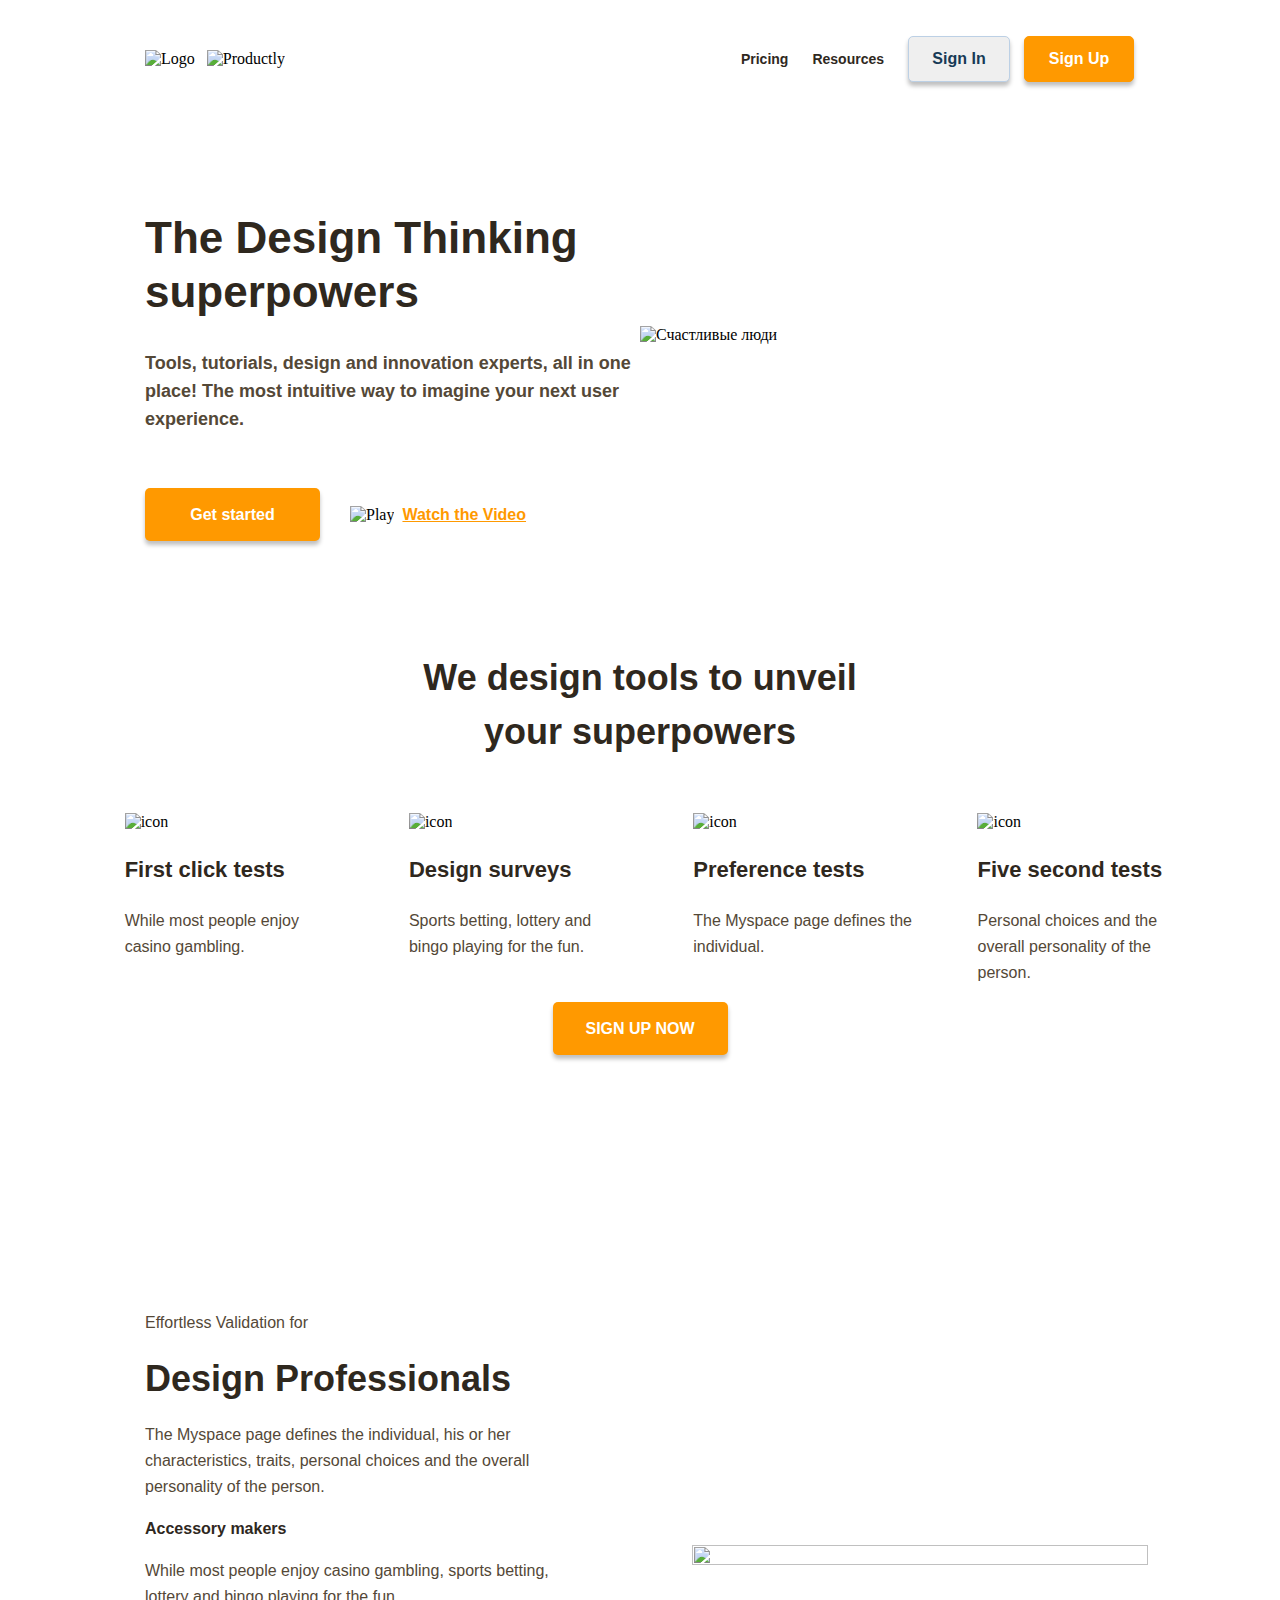
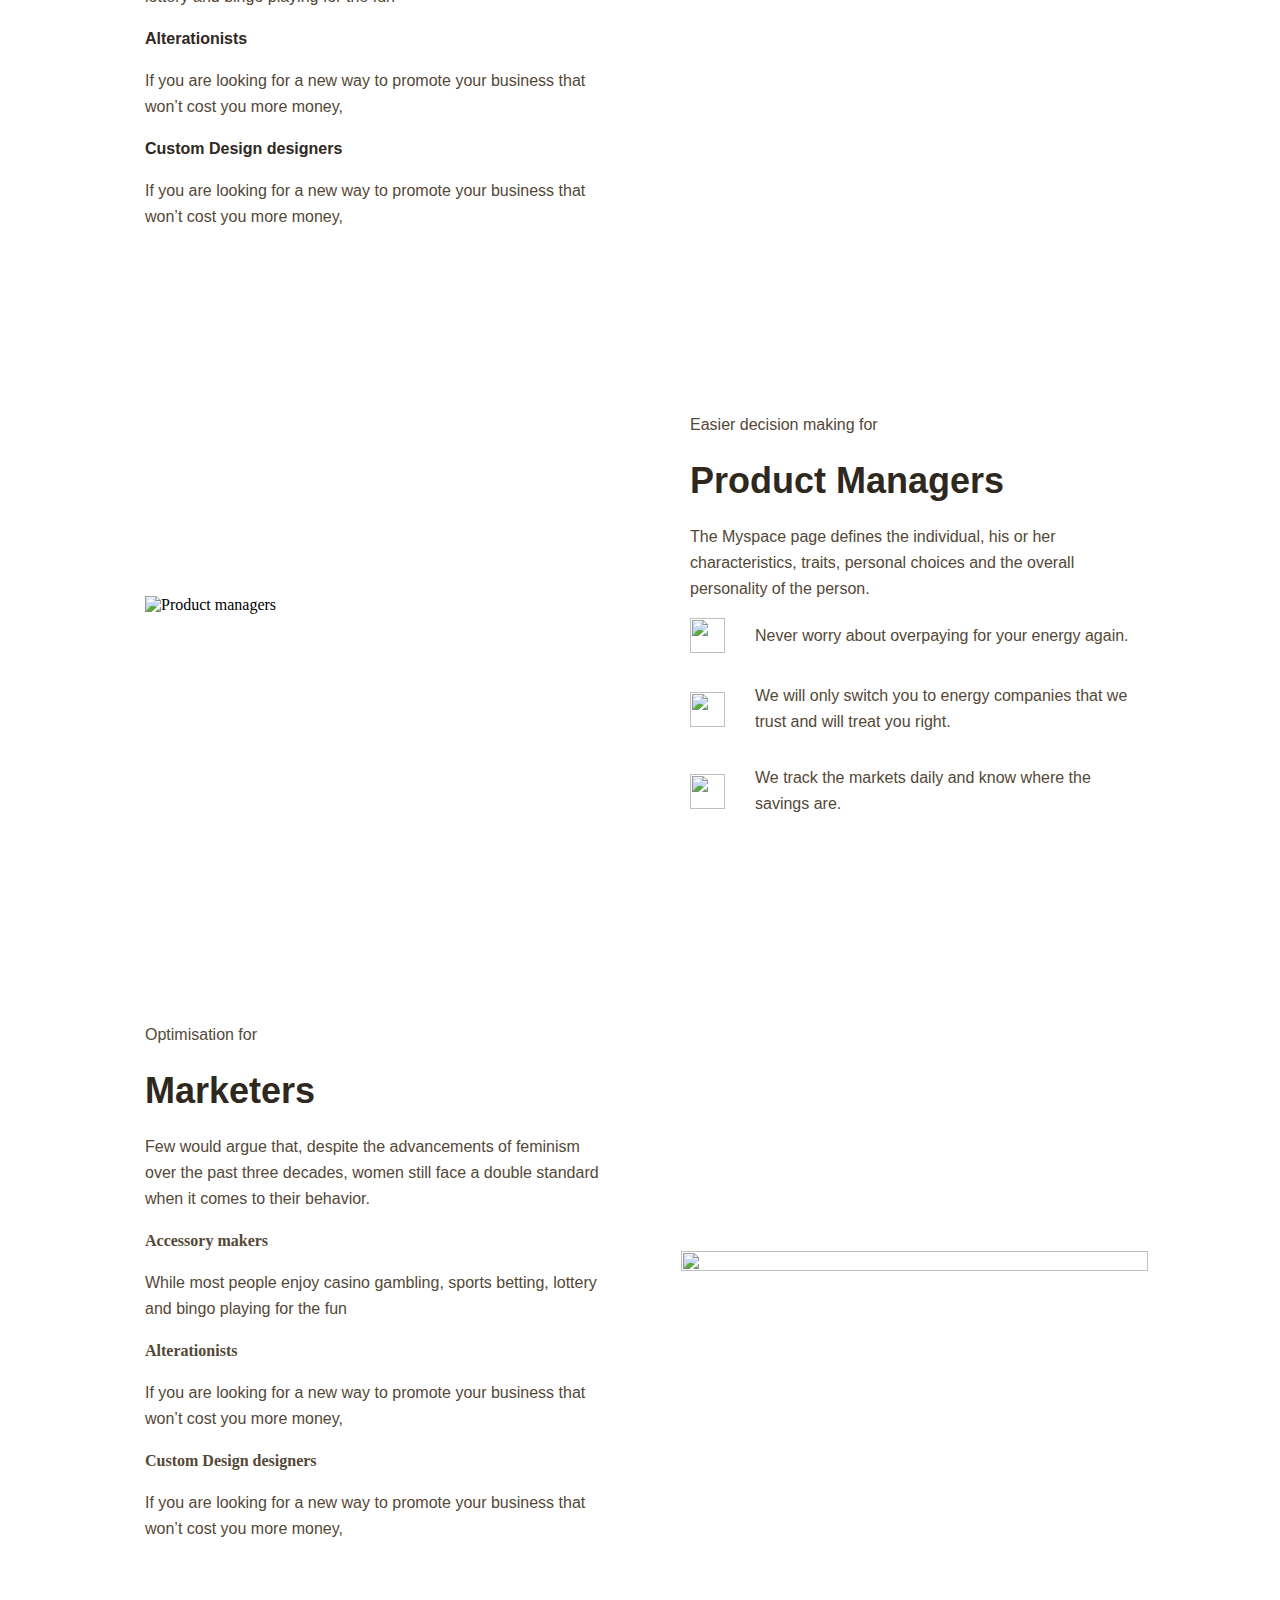
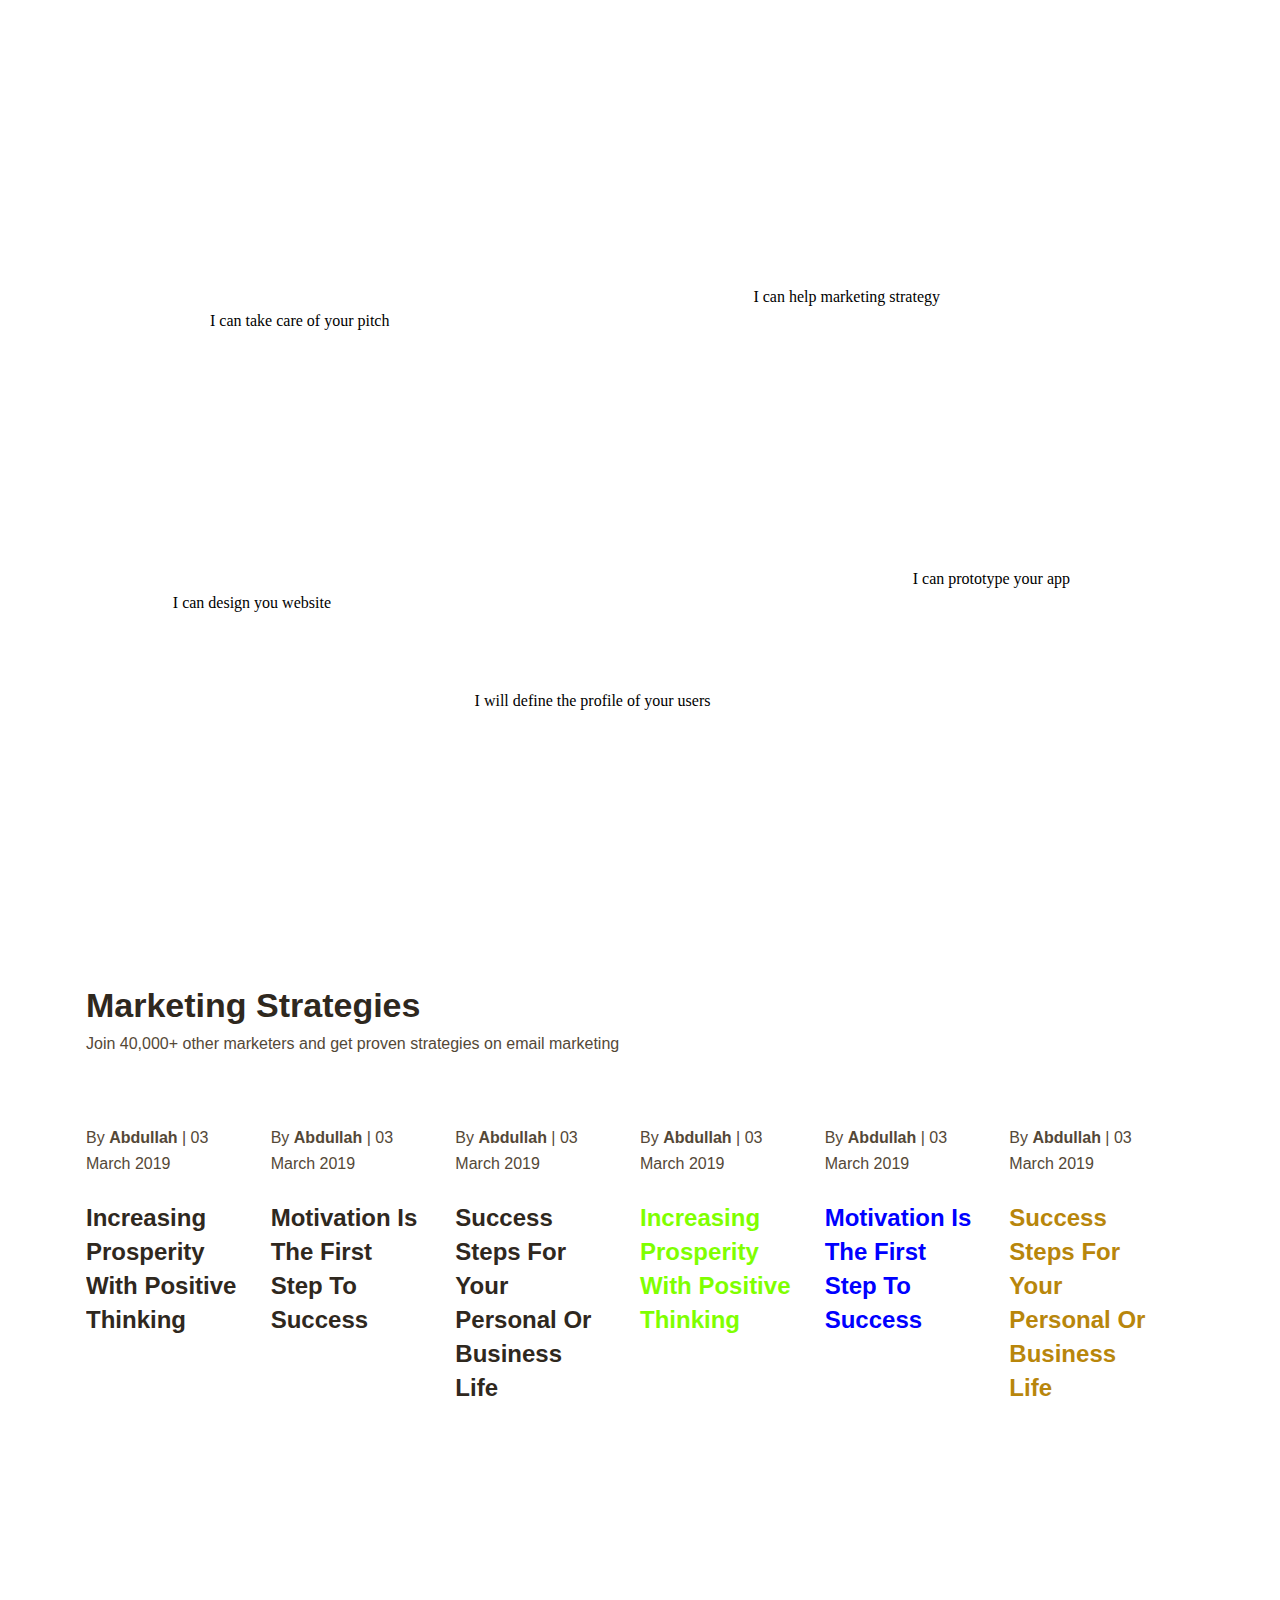
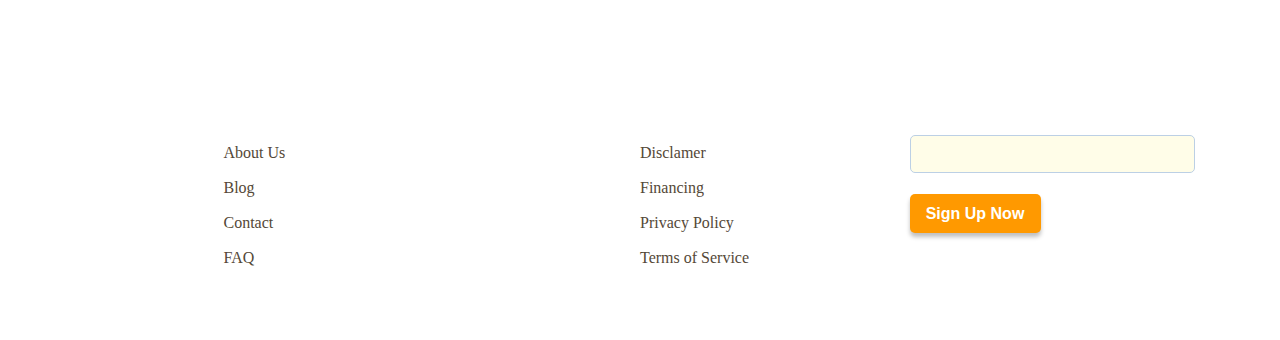
==== index.html @ a8d6323a "Загружены файлы на хост" ====
<!DOCTYPE html>
<html lang="en">
<head>
    <meta charset="UTF-8">
    <meta http-equiv="X-UA-Compatible" content="IE=edge">
    <!-- <meta name="viewport" content="width=device-width, initial-scale=1.0"> -->
    <link rel="stylesheet" href="style.css">
    <title>Document</title>
</head>
<body>
    <header class="header-wraper">
        <div class="logo-group">
            <img class="logo" src="img/logo.svg" alt="Logo">
            <img class="logo-text" src="img/Productly.svg" alt="Productly">
        </div>
        <nav class="top-menu">
            <ul>
                <!-- <li><a class="list-items" href="#">Product</a></li> -->
                <!-- <li><a class="list-items" href="#">Customers</a></li> -->
                <li><a class="list-items" href="#">Pricing</a></li>
                <li><a class="list-items" href="#">Resources</a></li>
            </ul>
            <button class="sign-in">Sign In</button>
            <button class="sign-up">Sign Up</button>
        </nav>
    </header>
    <main class="wrapper">
        <div class="top-left">
            <span>
                The Design Thinking superpowers
            </span>
            <p>
                Tools, tutorials, design and innovation experts, all in one place! The most intuitive way to imagine your next user experience.
            </p>
            <section class="get-started">
                <button>Get started</button>
                <img class="img" src="img/Play.svg" alt="Play"><a href="#" class="watch-video-link">Watch the Video</a>
            </section>  
        </div>

        <div class="top-right">
            <img src="img/top-right-image.svg" alt="Счастливые люди">
        </div>

        

        <section class="features">
            <h1>We design tools to unveil
                <br>
                your superpowers</h1>
            <div class="bg">
                <ul class="cards">
                    <li>
                        <img src="img/cards/first-icon.svg" alt="icon">
                        <p>First click tests</p>
                        <p>While most people enjoy casino gambling.</p>
                    </li>
                    <li>
                        <img src="img/cards/second-icon.svg" alt="icon">
                        <p>Design surveys</p>
                        <p>Sports betting, lottery and bingo playing for the fun.</p>
                    </li>
                    <li>
                        <img src="img/cards/third-icon.svg" alt="icon">
                        <p>Preference tests</p>
                        <p>The Myspace page defines the individual.</p>
                    </li>
                    <li>
                        <img src="img/cards/fourth-icon.svg" alt="icon">
                        <p>Five second tests</p>
                        <p>Personal choices and the overall personality of the person.</p>
                    </li>
                </ul>
                <div class="button-area">
                    <input id="button" type="submit" value="SIGN UP NOW">
                </div>
            </div>
        </section>
        
        <section class="professionals">
            <p>Effortless Validation for</p>
            <h2>Design Professionals</h2>
            <p>The Myspace page defines the individual, his or her characteristics, traits, 
                personal choices and the overall personality of the person. </p>
            <b>Accessory makers</b>
            <p>While most people enjoy casino gambling, sports betting, lottery and bingo playing for the fun</p>
            <b>Alterationists</b>
            <p>If you are looking for a new way to promote your business that won’t cost you more money, </p>
            <b>Custom Design designers</b>
            <p>If you are looking for a new way to promote your business that won’t cost you more money, </p>
        </section>
        <div class="professionals-img">
            <img src="img/professionals-img.svg">
        </div>

        <div class="product-img">
            <img src="img/product-managers.svg" alt="Product managers">
        </div>
        <section class="product-text">
            <p>Easier decision making for</p>
            <h2>Product Managers</h2>
            <p>The Myspace page defines the individual, his or her characteristics, traits, 
                personal choices and the overall personality of the person. </p>
            <ul class="product-list">
                <li class="product-item"><img src="img/list-icon.svg" alt="">Never worry about overpaying for your energy again.</li>
                <li class="product-item"><img src="img/list-icon.svg" alt="">We will only switch you to energy companies that we trust and will treat you right.</li>
                <li class="product-item"><img src="img/list-icon.svg" alt="">We track the markets daily and know where the savings are.</li>
            </ul> 
        </section>

        <section class="marketers">
            <p>Optimisation for</p>
            <h2>Marketers</h2>
            <p>Few would argue that, despite the advancements of feminism over the past three decades, 
                women still face a double standard when it comes to their behavior. </p>
            <b>Accessory makers</b>
            <p>While most people enjoy casino gambling, sports betting, lottery and bingo playing for the fun</p>
            <b>Alterationists</b>
            <p>If you are looking for a new way to promote your business that won’t cost you more money, </p>
            <b>Custom Design designers</b>
            <p>If you are looking for a new way to promote your business that won’t cost you more money, </p>
        </section>

        <div class="marketers-img">
            <img src="img/marketers.svg" alt="">
        </div>

        <section class="hero">
            <div class="avatar-collection-top">
                <div class="avatar-wrapper avatar-wrapper-1"><img class="avatar avatar-1" src="img/hero/avatar-1.svg" alt="">
                    <img class="word-cloud word-cloud-1" src="img/hero/words-cloud-right.svg" alt=""><p>I can take care of your pitch</p>
                    <img class="mini-circle mini-circle-1" src="img/hero/mini-circle.svg" alt=""></div>

                <div class="avatar-wrapper avatar-wrapper-2"><img class="avatar avatar-2" src="img/hero/avatar-2.svg" alt="">
                    <img class="word-cloud word-cloud-2" src="img/hero/words-cloud-left.svg" alt=""><p>I can help marketing strategy</p>
                    <img class="mini-circle mini-circle-2" src="img/hero/mini-circle.svg" alt=""></div>
            </div>

            <div class="avatar-collection-bottom">
                <div class="avatar-wrapper avatar-wrapper-3"><img class="avatar avatar-3" src="img/hero/avatar-5.svg" alt="">
                    <img class="word-cloud word-cloud-3" src="img/hero/words-cloud-left.svg" alt=""><p>I can design you website</p>
                    <img class="mini-circle mini-circle-3" src="img/hero/mini-circle.svg" alt="">
                </div>

                <div class="avatar-wrapper avatar-wrapper-4"><img class="avatar avatar-4" src="img/hero/avatar-4.svg" alt="">
                    <img class="word-cloud word-cloud-4" src="img/hero/words-cloud-left.svg" alt=""><p>I will define the profile of your users</p>
                    <img class="mini-circle mini-circle-4" src="img/hero/mini-circle.svg" alt="">
                </div>

                <div class="avatar-wrapper avatar-wrapper-5"><img class="avatar avatar-5" src="img/hero/avatar-3.svg" alt="">
                        <img class="word-cloud word-cloud-5" src="img/hero/words-cloud-left.svg" alt=""><p>I can prototype your app</p>
                        <!-- <img class="mini-circle mini-circle-5" src="img/hero/mini-circle.svg" alt=""> -->
                </div>
            </div>
        </section>
        
        <section class="slider">
            <h2>Marketing Strategies</h2>
            <p>Join 40,000+ other marketers and get proven strategies on email marketing</p>
            <div class="slider-flex">
                <div class="slide slide-1">
                    <img src="img/slider/slide-1.svg" alt="">
                    <p>By <b>Abdullah</b> |  03 March 2019</p>
                    <h3>Increasing Prosperity With Positive Thinking</h3>
                </div>

                <div class="slide slide-2">
                    <img src="img/slider/slide-2.svg" alt="">
                    <p>By <b>Abdullah</b> |  03 March 2019</p>
                    <h3>Motivation Is The First Step To Success</h3>
                </div>

                <div class="slide slide-3">
                    <img src="img/slider/slide-3.svg" alt="">
                    <p>By <b>Abdullah</b> |  03 March 2019</p>
                    <h3>Success Steps For Your Personal Or Business Life</h3>
                </div>


                <div class="slide slide-1">
                    <img src="img/slider/slide-1.svg" alt="">
                    <p>By <b>Abdullah</b> |  03 March 2019</p>
                    <h3 style="color: chartreuse;">Increasing Prosperity With Positive Thinking</h3>
                </div>

                <div class="slide slide-2">
                    <img src="img/slider/slide-2.svg" alt="">
                    <p>By <b>Abdullah</b> |  03 March 2019</p>
                    <h3 style="color: blue;">Motivation Is The First Step To Success</h3>
                </div>

                <div class="slide slide-3">
                    <img src="img/slider/slide-3.svg" alt="">
                    <p>By <b>Abdullah</b> |  03 March 2019</p>
                    <h3 style="color: darkgoldenrod;">Success Steps For Your Personal Or Business Life</h3>
                </div>
            </div>

            <div class="switch-spots">

            </div>
        </section>
            
        
    </main>
    
    <script>
        let sliderFlex = document.querySelector('.slider-flex');

        // console.log(sliderFlex.children.length);

        for (let i = 0; i < sliderFlex.children.length; i++) {

            let mainDiv = document.querySelector('.switch-spots');
            
            let newDiv = document.createElement('div');
            mainDiv.appendChild(newDiv);
            newDiv.classList.add('switch-spot');
            newDiv.style.background = "url('img/slider/switch-spot.svg')";
            mainDiv.style.width = mainDiv.offsetWidth + 10 + 'px';

        }

        let switchSpot = document.querySelectorAll('.switch-spot');

        let singleSlide = document.querySelector('.slide');

        let slideCollection = document.querySelectorAll('.slide');

        let slideOne = document.querySelector('.slide-1');

        // let slideWidth = singleSlide.clientWidth - 50 + 'px';

        // console.log(slideWidth);

        // slideOne.onmouseover = function(event) {
        //     slideOne.style.transform = 'translate(-10px, -10px)';
        //     slideOne.style.transform = 'scale(0.95)';
        // }

        // console.log(switchSpot.length);

        let slideHovered = function(switcher, slide) {
            
            switcher.onmouseover = function(event) {

                slide.style.transform = 'translate(-10px, -10px)';
                slide.style.transform = 'scale(0.95)';
                switcher.style.background = "url('img/slider/switch-spot-active.svg')";
               
            }
        }

        let slideLeave = function(switcher, slide) {

            switcher.onmouseleave = function(event) {
                
                slide.style.transform = 'translate(0px, 0px)';
                slide.style.transform = 'scale(1)';
                switcher.style.background = "url('img/slider/switch-spot.svg')";
            }
        }

        for (let i = 0; i < switchSpot.length; i++) {
            
            slideHovered(switchSpot[i], slideCollection[i]); 
            
            switchSpot[i].onclick = function(event) {
                        
                    if (i >= 3) {console.log(i);
                        sliderFlex.scrollLeft = slideOne.clientWidth + (i - 3) * (slideOne.clientWidth + 32);
                        slideOne.style.marginLeft = '-32px'
                    } else if (i < 3) {
                        sliderFlex.scrollLeft = 0;
                    }
                }

        }

        for (let i = 0; i < switchSpot.length; i++) {
            slideLeave(switchSpot[i], slideCollection[i]);
        }

        // for (let spot of switchSpot) {
        //     spot.onclick = function(event) {
        //         if (spot[index]> 3) {
        //             sliderFlex.scrollLeft += 100;
        //         }
        //     }
        // }

    </script>


    <script>
        let playHover = document.querySelector('.watch-video-link');
        let playImg = document.querySelector('.img');

        playHover.onmouseover = function(event) {
            playImg.classList.add('playhover');
        }

        playHover.onmouseleave = function(event) {
            playImg.classList.remove('playhover');
        } 
    </script>
    <footer>
        <img src="img/line-bottom.svg" alt="">
        <section class="footer-underline">
            <div class="footer-left-block">
                <div class="logo-footer"><img src="img/logo.svg" alt=""><img src="img/Productly.svg" alt="">
                </div>
                    <div class="list-1">
                        <ul>
                            <li>About Us</li>
                            <li>Blog</li>
                            <li>Contact</li>
                            <li>FAQ</li>
                        </ul>
                    </div>
                </div>

                <div class="footer-right-block">
                    <div class="list-2">
                        <ul>
                            <li>Disclamer</li>
                            <li>Financing</li>
                            <li>Privacy Policy</li>
                            <li>Terms of Service</li>
                        </ul>
                    </div>
                    <div class="form">
                        <form action="">
                            <input type="text">
                            <br>
                            <input type="submit" value="Sign Up Now">
                        </form>
                    </div>
            </div>
        </section>
    </footer>
</body>
</html>
---- style.css ----
html, body {
    margin: 0px;
    padding: 0px;
    
}

.header-wraper {
    /* padding-left: 145px;
    padding-right: 132px; */
    display: grid;
    grid-template-columns: auto 1fr;
    grid-auto-rows: minmax(78px, auto);
    max-width: 1400px;
    margin: 20px auto 0px;
}

.logo-group {
    padding-left: 145px;
    display: flex;
    align-items: center;
    justify-content: flex-start;
}

.logo {
    margin-right: 12px;
}

.top-menu ul{
    display: flex;
    flex-wrap: nowrap;
    list-style-type: none;
    padding: 0;
    
}

/* .top-menu li {
    font-family: Poppins, sans-serif;
    font-size: 14px;
    font-style: normal;
    font-weight: 700;
    line-height: 28px;
    letter-spacing: 0px;
    text-align: left;
    margin-right: 24px;
} */

.list-items {
    text-decoration: none;
    font-family: Poppins, sans-serif;
    font-size: 14px;
    font-style: normal;
    font-weight: 700;
    line-height: 28px;
    letter-spacing: 0px;
    text-align: left;
    margin-right: 24px;
    color: #2F281E;
}

.top-menu {
    display: flex;
    align-items: center;
    justify-content: flex-end;
    padding-right: 132px;
    margin: auto 0px auto 0px;
}

.top-menu button {
    margin-right: 14px;
}

.sign-in {
    height: 46px;
    width: 102px;
    border-radius: 5px;
    border: 1px solid #BCD0E5;
    box-shadow: 0px 4px 4px rgba(0, 0, 0, 0.25);
    font-family: Poppins, sans-serif;
    font-size: 16px;
    font-style: normal;
    font-weight: 600;
    line-height: 24px;
    letter-spacing: 0px;
    text-align: center;
    color: #173A56;
}

.sign-in:hover,
.sign-up:hover{
    transform: scale(1.03);
}

.sign-up {
    height: 46px;
    width: 110px;
    border-radius: 5px;
    background-color: #FF9900;
    border: 1px solid #FF9900;
    box-shadow: 0px 4px 4px rgba(0, 0, 0, 0.25);
    font-family: Poppins, sans-serif;
    font-size: 16px;
    font-style: normal;
    font-weight: 600;
    line-height: 24px;
    letter-spacing: 0px;
    text-align: center;
    color: #FFFFFF;
}

/* Секция вторая. Два блока. Шапка */

.wrapper {
    margin: 0 auto;
    display: grid;
    grid-template-columns: 50% 50%;
    grid-auto-rows: minmax(100px, auto);
    max-width: 1400px;
    grid-template-areas: 
                "top-left top-right"
                "features features"
                "professionals professionals-img"
                "product-img product-text"
                "marketers marketers-img"
                "hero hero"
                "slider slider";
              
}

.top-left {
    padding-left: 145px;
    margin-top: 113px;
    max-width: 518px;
}

.top-left span{
    font-family: Poppins, sans-serif;
    font-size: 44px;
    font-style: no4rmal;
    font-weight: 700;
    line-height: 54px;
    letter-spacing: 0px;
    text-align: left;
    color: #2F281E;
}

.top-left p{
    font-family: Poppins, sans-serif;
    font-size: 18px;
    font-style: normal;
    font-weight: 700;
    line-height: 28px;
    letter-spacing: 0px;
    text-align: left;
    color: #544837;
    margin: 30px 0 0 0;
}

.get-started {
    display: flex;
    align-items: center;
    margin-top: 55px;
}

.get-started button{
    height: 53px;
    width: 175px;
    border-radius: 5px;
    background-color: #FF9900;
    color: white;
    font-family: Poppins, sans-serif;
    font-size: 16px;
    font-style: normal;
    font-weight: 700;
    line-height: 28px;
    letter-spacing: 0px;
    text-align: center;
    border: none;
    box-shadow: 0px 4px 4px rgba(0, 0, 0, 0.25);
    margin-right: 30px;
}

.get-started button:hover {
    transform: scale(1.03);
}

.get-started a{
    color: #FF9900;
    font-family: Poppins, sans-serif;
    font-size: 16px;
    font-style: normal;
    font-weight: 700;
    line-height: 24px;
    letter-spacing: 0px;
    margin-left: 8px;
}

.playhover {
    transform: scale(1.1);
}

.get-started img:hover {
    transform: scale(1.1);
}

.top-right {
    align-self: center;
    padding-right: 132px;
    margin-top: 30px;
}

.top-right img {
    
    width: 100%;
    height: 496px;
}

.features {
    grid-column: 1/3;
    margin-top: 110px;
}

.bg {
    background: url(img/cards/bg.svg);
    height: 389px;
    width: 100%;
    background-repeat: no-repeat;
    background-position: 45% 0%;
    overflow: hidden;
}

#button{
    height: 53px;
    width: 175px;
    border-radius: 5px;
    background-color: #FF9900;
    color: white;
    font-family: Poppins, sans-serif;
    font-size: 16px;
    font-style: normal;
    font-weight: 700;
    line-height: 24px;
    letter-spacing: 0px;
    border: none;
    box-shadow: 0px 4px 4px rgba(0, 0, 0, 0.25);  
}

#button:hover {
    transform: scale(1.01);
}

.button-area {
    text-align: center;
}

.features h1 {
    font-family: Poppins, sans-serif;
    font-size: 36px;
    font-style: normal;
    font-weight: 700;
    line-height: 54px;
    letter-spacing: 0px;
    color: #2F281E;
    text-align: center;
    margin: 0px;
    
}

.cards {
    display: flex;
    justify-content: space-between;
    list-style-type: none;
    max-width: 1095px;
    margin: 54px auto 0;
    padding: 0px;

}

.cards li {
    height: auto;
    width: 220px;
    margin: 0 auto;
}

.cards li p {
    font-family: Poppins, sans-serif;
    font-size: 16px;
    font-style: normal;
    font-weight: 500;
    line-height: 26px;
    letter-spacing: 0px;
    text-align: left;
    color: #544837;
}

.cards li p:first-of-type {
    font-family: Poppins, sans-serif;
    font-size: 22px;
    font-style: normal;
    font-weight: 700;
    line-height: 33px;
    letter-spacing: 0px;
    text-align: left;
    color: #2F281E;
}

.cards li:last-of-type {
    margin-right: 0px;
    width: 210px;
}

/* Блок четвёртый.  Две колонки*/

.professionals {
    margin: auto 0;
    /* background-color: blue; */
    padding: 146px 52px 0 145px;
}

.professionals-img {
    margin: auto 0;
    padding: 120px 132px 0 52px;
    /* background-color: rgb(255, 0, 200); */
}

.professionals-img img {
    width: 100%;
    height: 100%;
}

.professionals p,
.professionals b,
.professionals h2 {
    font-family: Poppins, sans-serif;
    letter-spacing: 0px;
    text-align: left;
    font-style: normal;
}

.professionals p {
    color: #544837;
    font-size: 16px;
    font-weight: 500;
    line-height: 26px;
}

.professionals b {
    color: #2F281E;
    font-size: 16px;
    font-weight: 700;
    line-height: 26px;
}

.professionals h2 {
    margin: 0;
    color: #2F281E;
    font-size: 36px;
    font-weight: 700;
    line-height: 54px;
}

/* Блок пятый. Две колонки */

.product-img {
    padding: 101px 50px 0 145px;
    margin: auto 0;
    /* background-color: rgb(208, 255, 0); */
}

.product-img img {
    width: 100%;
    height: 100%;
}

.product-text {
    padding: 150px 135px 0 50px;
    margin: auto 0;
    /* background-color: rgb(255, 94, 0); */
}

.product-text p,
.product-text h2,
.product-list li {
    font-family: Poppins, sans-serif;
    letter-spacing: 0px;
    text-align: left;
    font-style: normal;
}

.product-text p,
.product-list li {
    color: #544837;
    font-size: 16px;
    font-weight: 500;
    line-height: 26px;
}

.product-text h2 {
    margin: 0;
    color: #2F281E;
    font-size: 36px;
    font-weight: 700;
    line-height: 54px;
}

.product-list {
    padding: 0;
}

.product-list img {
    width: 35px;
    height: 35px;
    margin-right: 30px; 
}

.product-item {
    display: flex;
    justify-content: flex-start;
    align-items: center;
    list-style-type: none;
    padding-bottom: 30px;   
}

.marketers p,
.marketers h2 {
    font-family: Poppins, sans-serif;
    letter-spacing: 0px;
    text-align: left;
    font-style: normal;
}

.marketers h2 {
    margin: 0;
    color: #2F281E;
    font-size: 36px;
    font-weight: 700;
    line-height: 54px;
}

.marketers {
    color: #544837;
    font-size: 16px;
    font-weight: 500;
    line-height: 26px;
}

.marketers {
    margin: auto 0;
    padding: 143px 41px 0 145px;
}

.marketers-img {
    margin: auto 0;
    padding: 104px 132px 0 41px;
}

.marketers-img img {
    width: 100%;
    height: 100%;
}








/* ljriejrte90tuj3qfyfoujfo;iw pe o;eu t0eu e0 09 [ep;8 угу -езу98гз0езе8 efj so[] 3wy2or wiw0i rf s  i w9r 4r iwif -]0r [we */







.hero {
    margin-top: 157px;
    grid-column: 1/3;
    /* position: relative; */
    background: url(img/bg-hero.svg) no-repeat center center;
    width: 100%;
    height: 835px;
}

.avatar-wrapper {
    position: relative;
    width: 100%;
    max-width: 331px;
    height: 139px;
}

.word-cloud {
    width: 100%;
    max-width: 274px;
    height: auto;
}

.avatar,
.word-cloud,
.mini-circle {
    position: absolute;
    /* width: 98px;
    height: 98px; */
}

.avatar-collection-top {
    display: flex;
    justify-content: space-between;
    width: 100%;
    max-height: 320px;
}

.avatar-collection-top p,
.avatar-collection-bottom p {
    position: absolute;
}

.avatar-wrapper-1 p{
    left: 100px;
}

.avatar-wrapper-2 p {
    right: 100px;
}

.avatar-wrapper-3 p {
    right: 110px;
}

.avatar-wrapper-4 p {
    right: 75px;
}

.avatar-wrapper-5 p  {
    right: 60px;
}

.avatar-wrapper-1 {
    margin-left: 110px;
    margin-top: 181px;
}

.avatar-1 {
    left: 0;
    bottom: 0;
}

.word-cloud-1 {
    left: 57px;
}

.mini-circle-1 {
    left: 65px;
    top: 58px;
}

.avatar-wrapper-2 {
    margin-right: 240px;
    margin-top: 157px;
}

.avatar-2 {
    right: 0;
    bottom: 0;
}

.word-cloud-2 {
    right: 57px;
}

.mini-circle-2 {
    right:  65px;
    top: 58px;
}

.avatar-collection-bottom {
    display: flex;
    /* flex-wrap: nowrap; */
    justify-content: space-between;
    width: 100%;
    height: 515px;
}

.avatar-wrapper-3 {
    margin-left: 110px;
    margin-top: 143px;
}

.avatar-3 {
    right: 0;
    bottom: 0;
}

.word-cloud-3 {
    right: 57px;
}

.mini-circle-3 {
    right: 65px;
    top: 58px;
}

.avatar-wrapper-4 {
    /* margin-left: 354px; */
    margin-top: 241px;
}

.avatar-4 {
    right: 0;
    bottom: 0;
}

.word-cloud-4 {
    right: 57px;
}

.mini-circle-4 {
    right: 65px;
    top: 58px;
}

.avatar-wrapper-5 {
    margin-right: 150px;
    margin-top: 119px;
}

.avatar-5 {
    right: 10px;
    bottom: 0;
}

.word-cloud-5 {
    left: 57px;
}

.mini-circle-5 {
    right: 65px;
    top: 58px;
}

.slider {
    grid-column: 1/3;
    padding-top: 30px;
    margin: 0 auto;
}

.slider-flex {
    margin: 50px auto;
    display: flex;
    flex-wrap: nowrap;
    justify-content: flex-start;
    width: 1108px;
    max-height: 561px;
    overflow: hidden;
}

.slide {
    margin-right: 32px;
    /* width: 100%;
    height: 100%; */
}

.slider h2 {
    font-family: Poppins, sans-serif;
    letter-spacing: 0px;
    text-align: left;
    font-style: normal; 
    color: #2F281E;
    font-size: 34px;
    font-weight: 700;
    line-height: 51px;
    margin: 0;
}

.slider p {
    font-family: Poppins, sans-serif;
    letter-spacing: 0px;
    text-align: left;
    font-style: normal; 
    color: #544837;
    font-size: 16px;
    font-weight: 500;
    line-height: 26px;
}

.slider p:first-of-type {
    margin: 0;
}

.slider h3 {
    font-family: Poppins, sans-serif;
    letter-spacing: 0px;
    text-align: left;
    font-style: normal; 
    color: #2F281E;
    font-size: 24px;
    font-weight: 700;
    line-height: 34px;
    max-width: 294px;
}

.switch-spots {
    display: flex;
    width: 78px;
    height: 16px;
    justify-content: space-between;
    margin: 45px auto 0;
}

.switch-spot {
    width: 16px;
    height: 16px;
    /* background-image: url('img/slider/switch-spot.svg'); */
}

.hovered {
    box-shadow: 10px 10px 10px blue;
}

footer {
    grid-column: 1/3;
    width: 1109px;
    height: 308px;
    margin: 120px auto 0;
}

footer img {
    vertical-align: top;
}

.footer-underline {
    display: flex;
    margin-top: 102px;
    justify-content: space-between;
}

.footer-left-block {
    width: 50%;
    display: flex;
    justify-content: flex-start;
}

.footer-right-block {
    width: 50%;
    display: flex;
    justify-content: space-between;
    ;
}

.logo-footer img:last-child {
    margin: 5px 0 0 12px;
}

.list-1 {
    margin-left: 126px;
    width: 118px;
    height: 205px; 
}

.list-2 {
    width: 155px;
    height: 205px; 
}

.list-1 ul,
.list-2 ul {
    list-style-type: none;
    margin-top: 0;
    padding-left: 0;
}

.list-1 li,
.list-2 li {
    color: #544837;
    font-family: Poppins;
    font-size: 16px;
    font-style: normal;
    font-weight: 400;
    line-height: 35px;
    letter-spacing: 0px;
    text-align: left;
}

.form {
    width: 285px;
    height: 199px;
}

.form input[type=text] {
    box-sizing: border-box;
    width: 100%;
    height: 38px;
    border: 1px solid #BCD0E5;
    border-radius: 5px;
    background-color: rgba(255, 238, 1, 0.089);
    color: #2F281E;
}

.form input[type=text]:focus {
    outline: none !important;
    border: 3px solid #BCD0E5;
}

.form input[type=submit] {
    margin-top: 21px;
    height: 39px;
    width: 131px;
    border-radius: 5px;
    background-color: #FF9900;
    color: white;
    font-family: Poppins, sans-serif;
    font-size: 16px;
    font-style: normal;
    font-weight: 700;
    line-height: 24px;
    letter-spacing: 0px;
    border: none;
    box-shadow: 0px 4px 4px rgba(0, 0, 0, 0.25);  
}

.form input[type=submit]:hover {
    transform: scale(1.03);
}
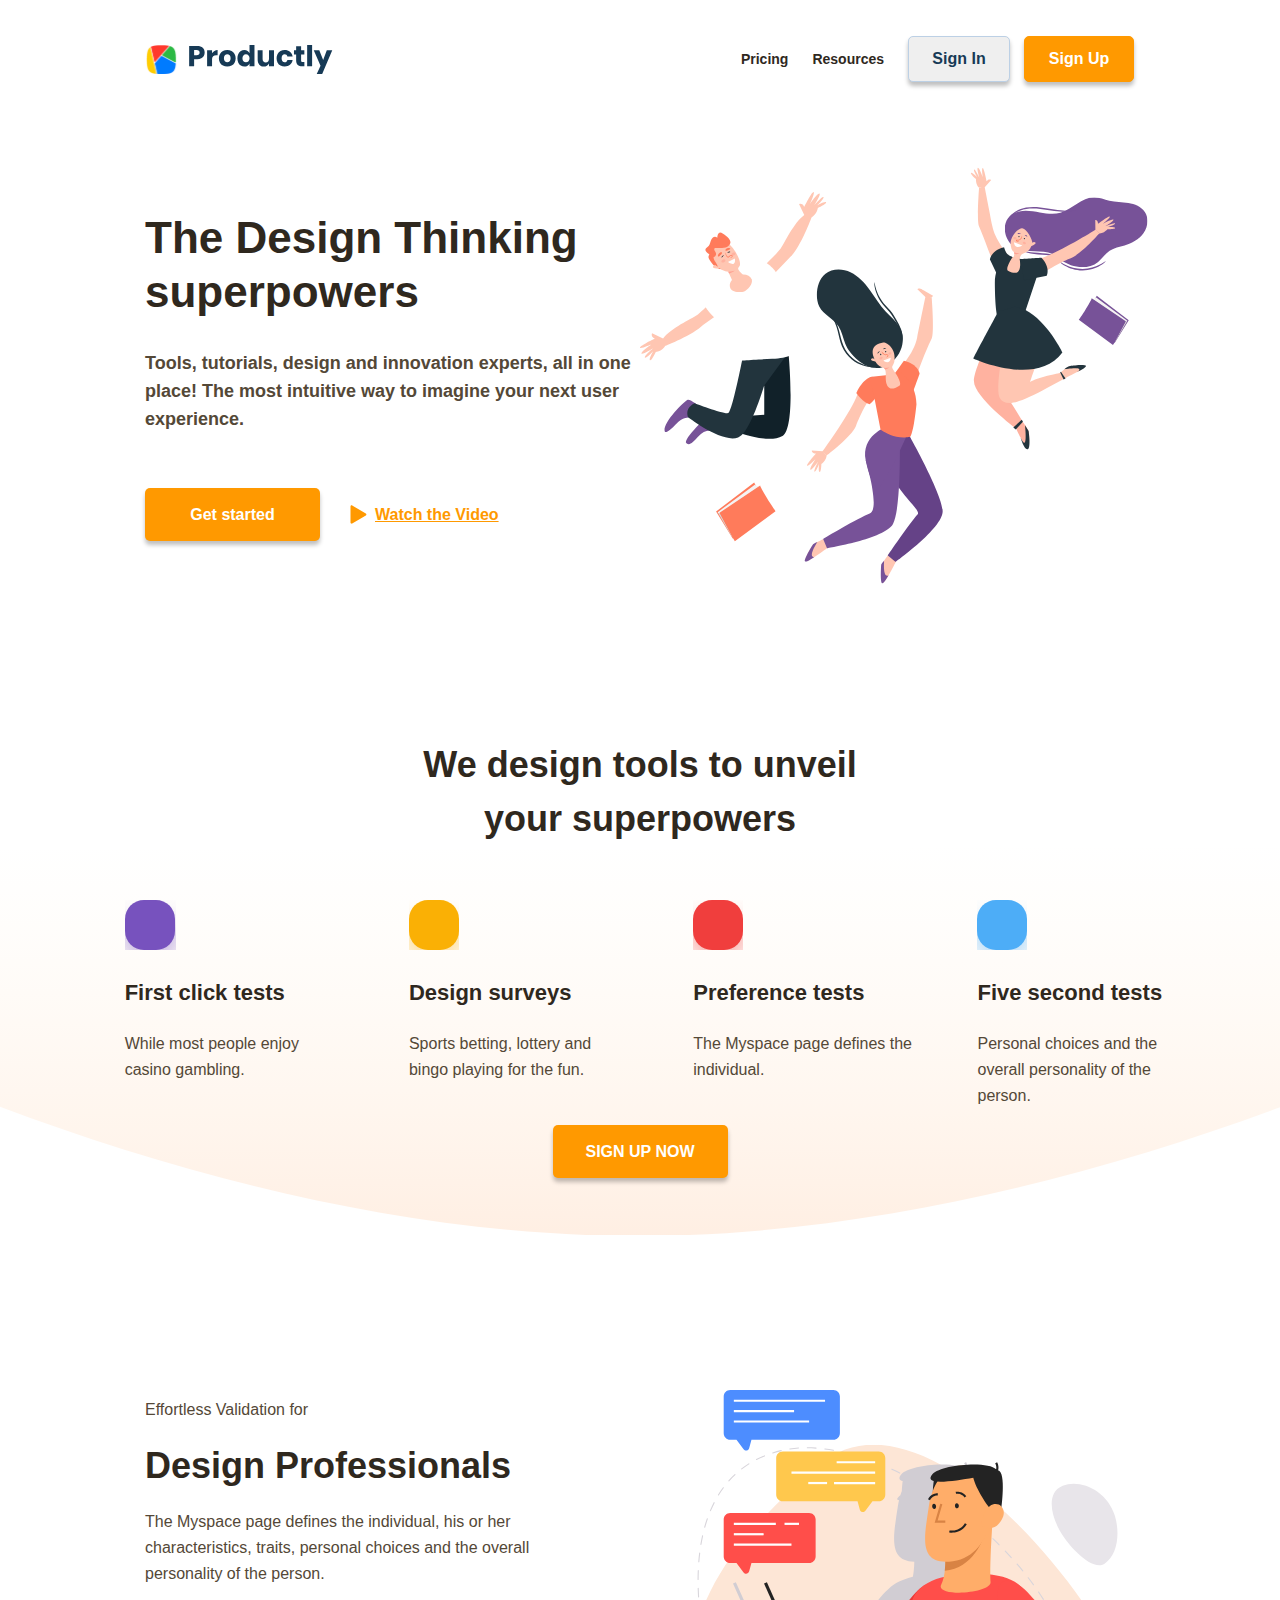
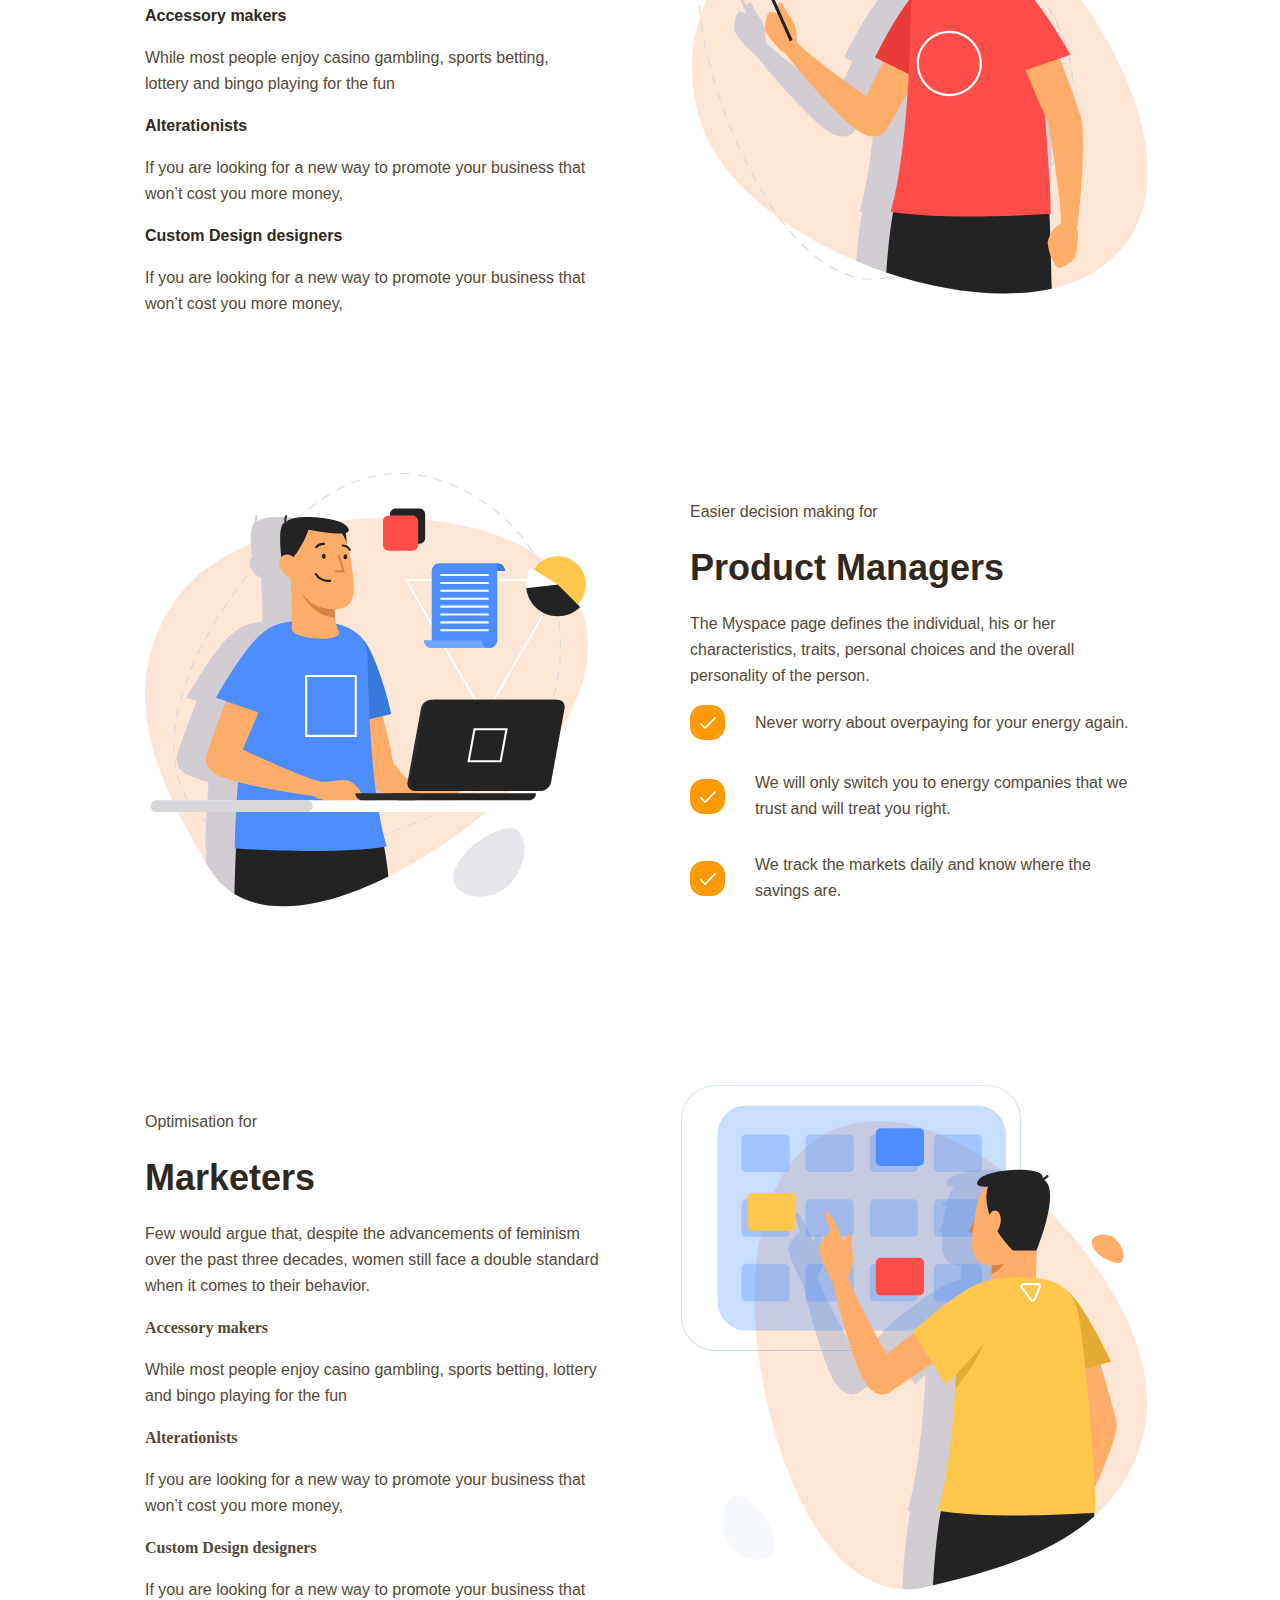
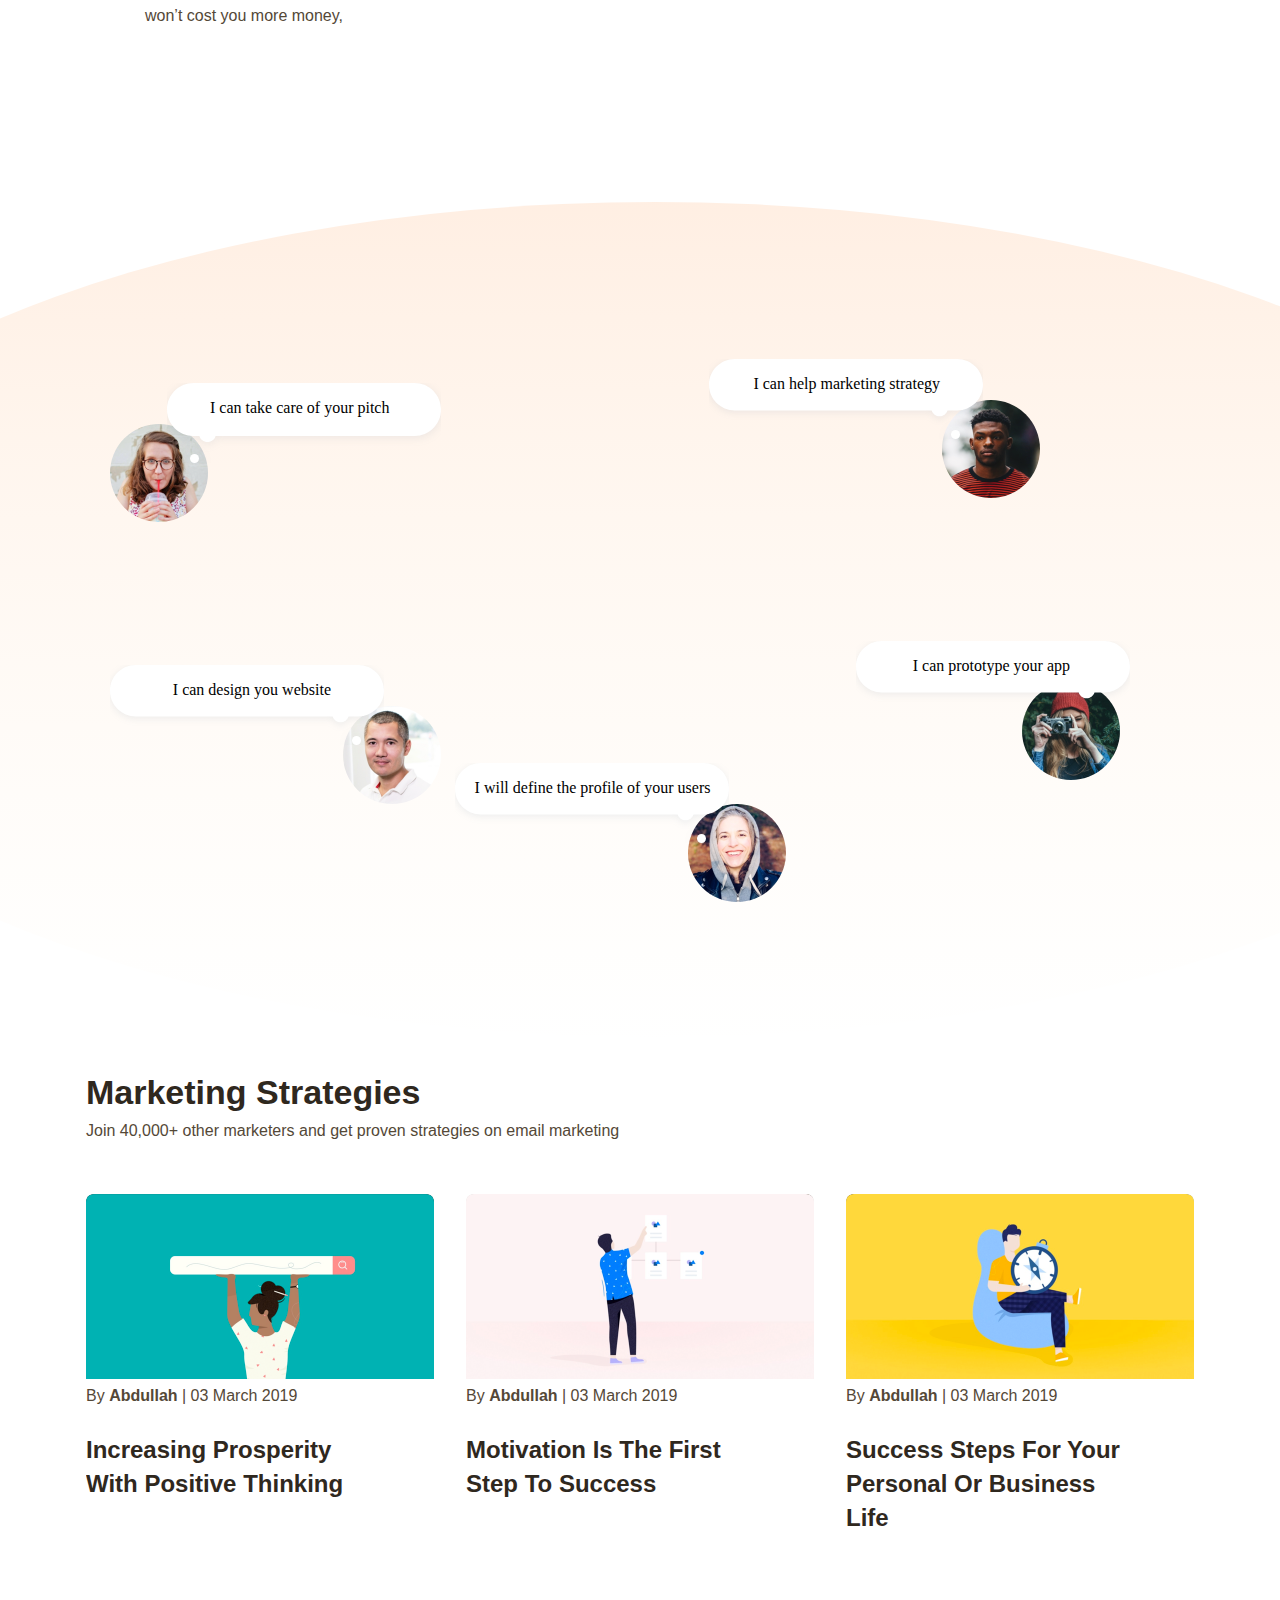
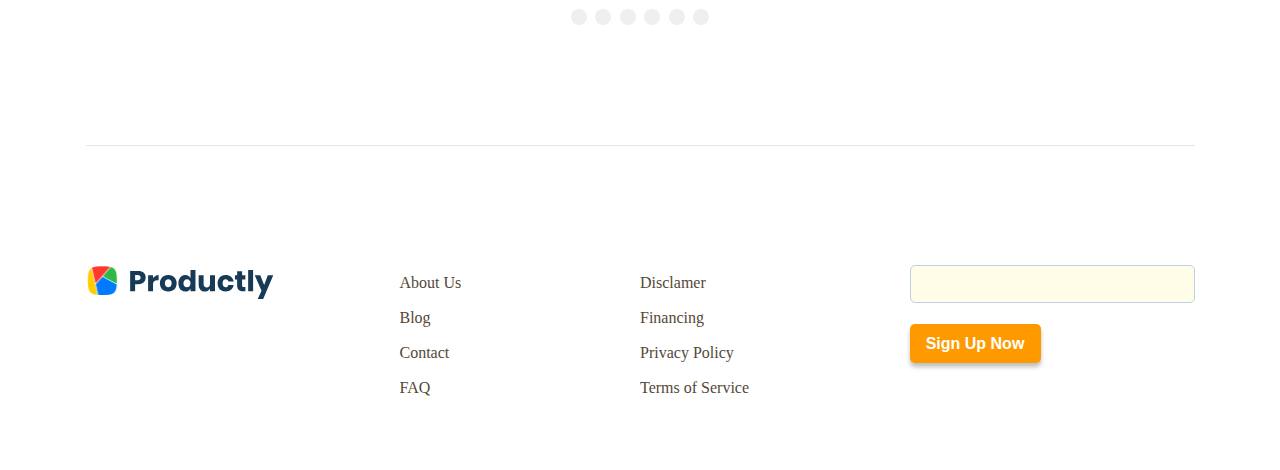
==== commit 0ef922df: "Исправил отступ первого слайда при скроле" ====
--- a/index.html
+++ b/index.html
@@ -270,8 +270,9 @@
                     if (i >= 3) {console.log(i);
                         sliderFlex.scrollLeft = slideOne.clientWidth + (i - 3) * (slideOne.clientWidth + 32);
                         slideOne.style.marginLeft = '-32px'
-                    } else if (i < 3) {
+                    } else {
                         sliderFlex.scrollLeft = 0;
+                        slideOne.style.marginLeft = '0px'
                     }
                 }
 
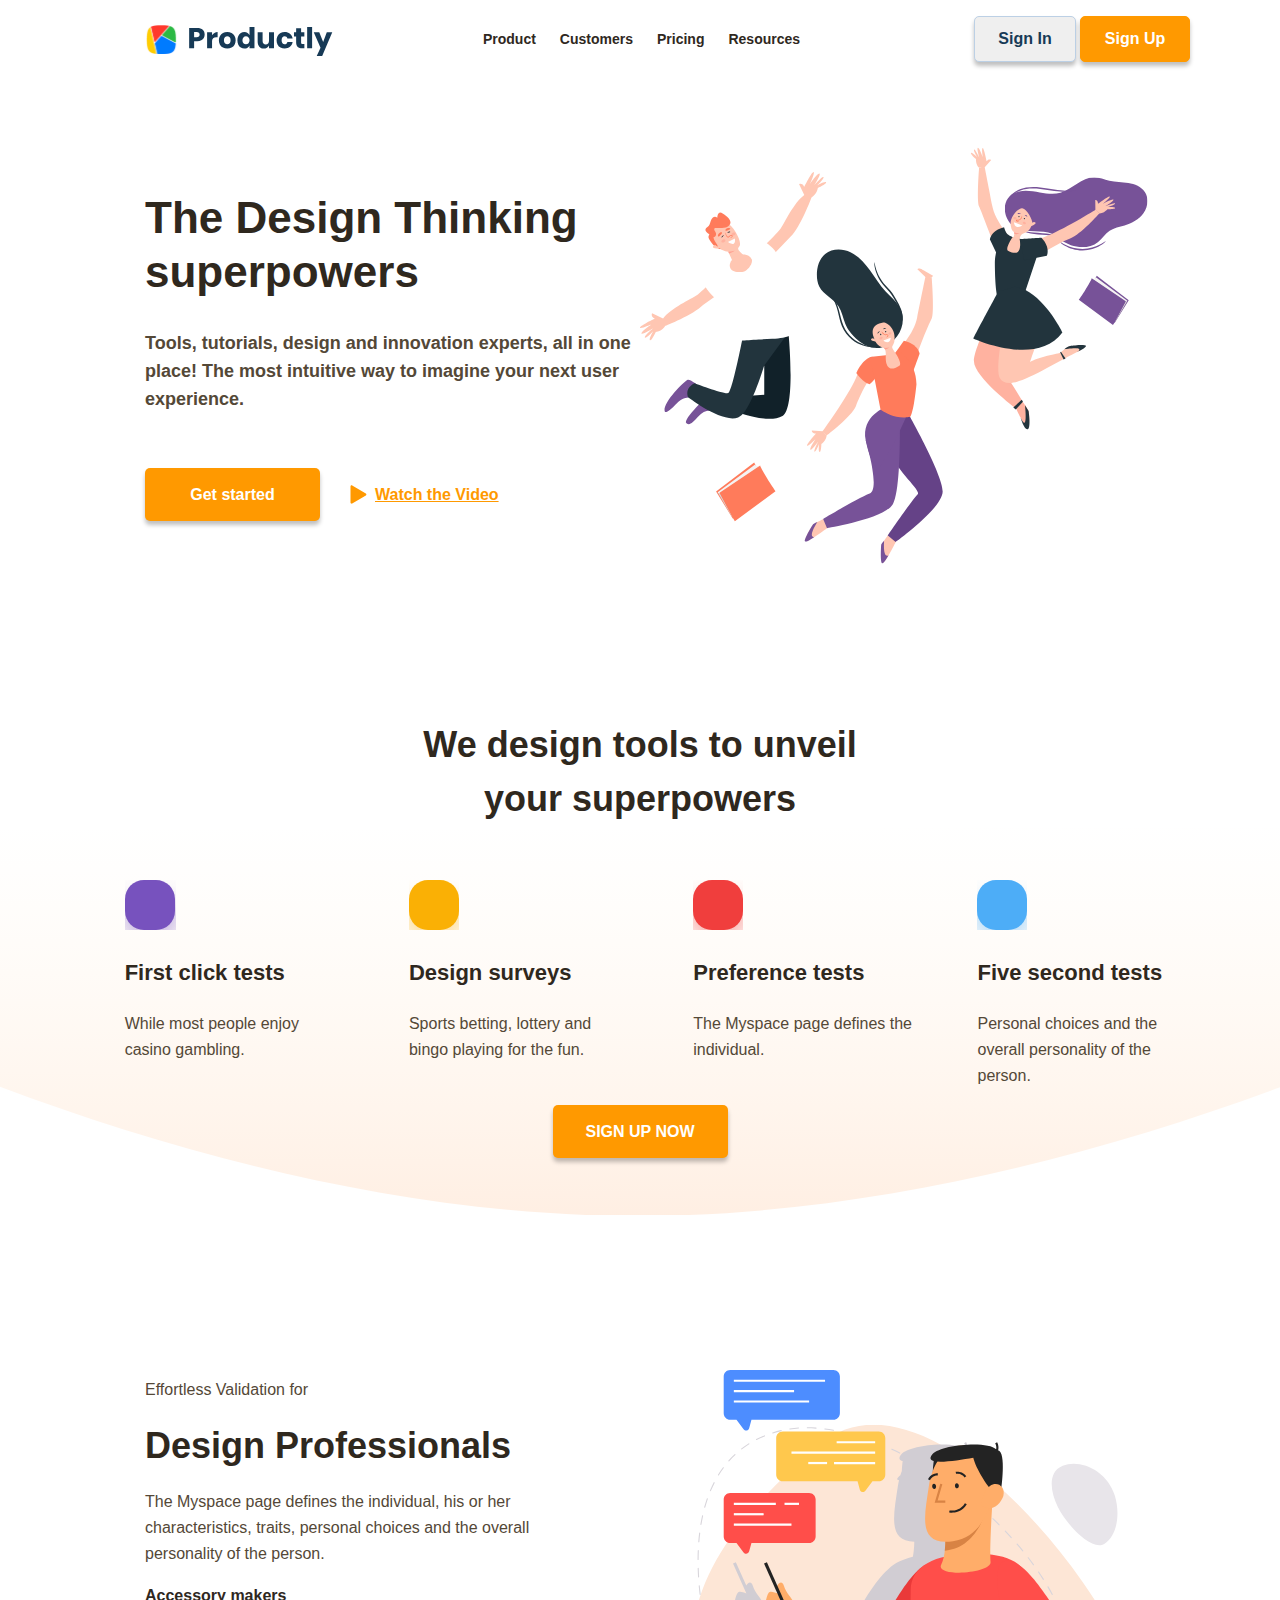
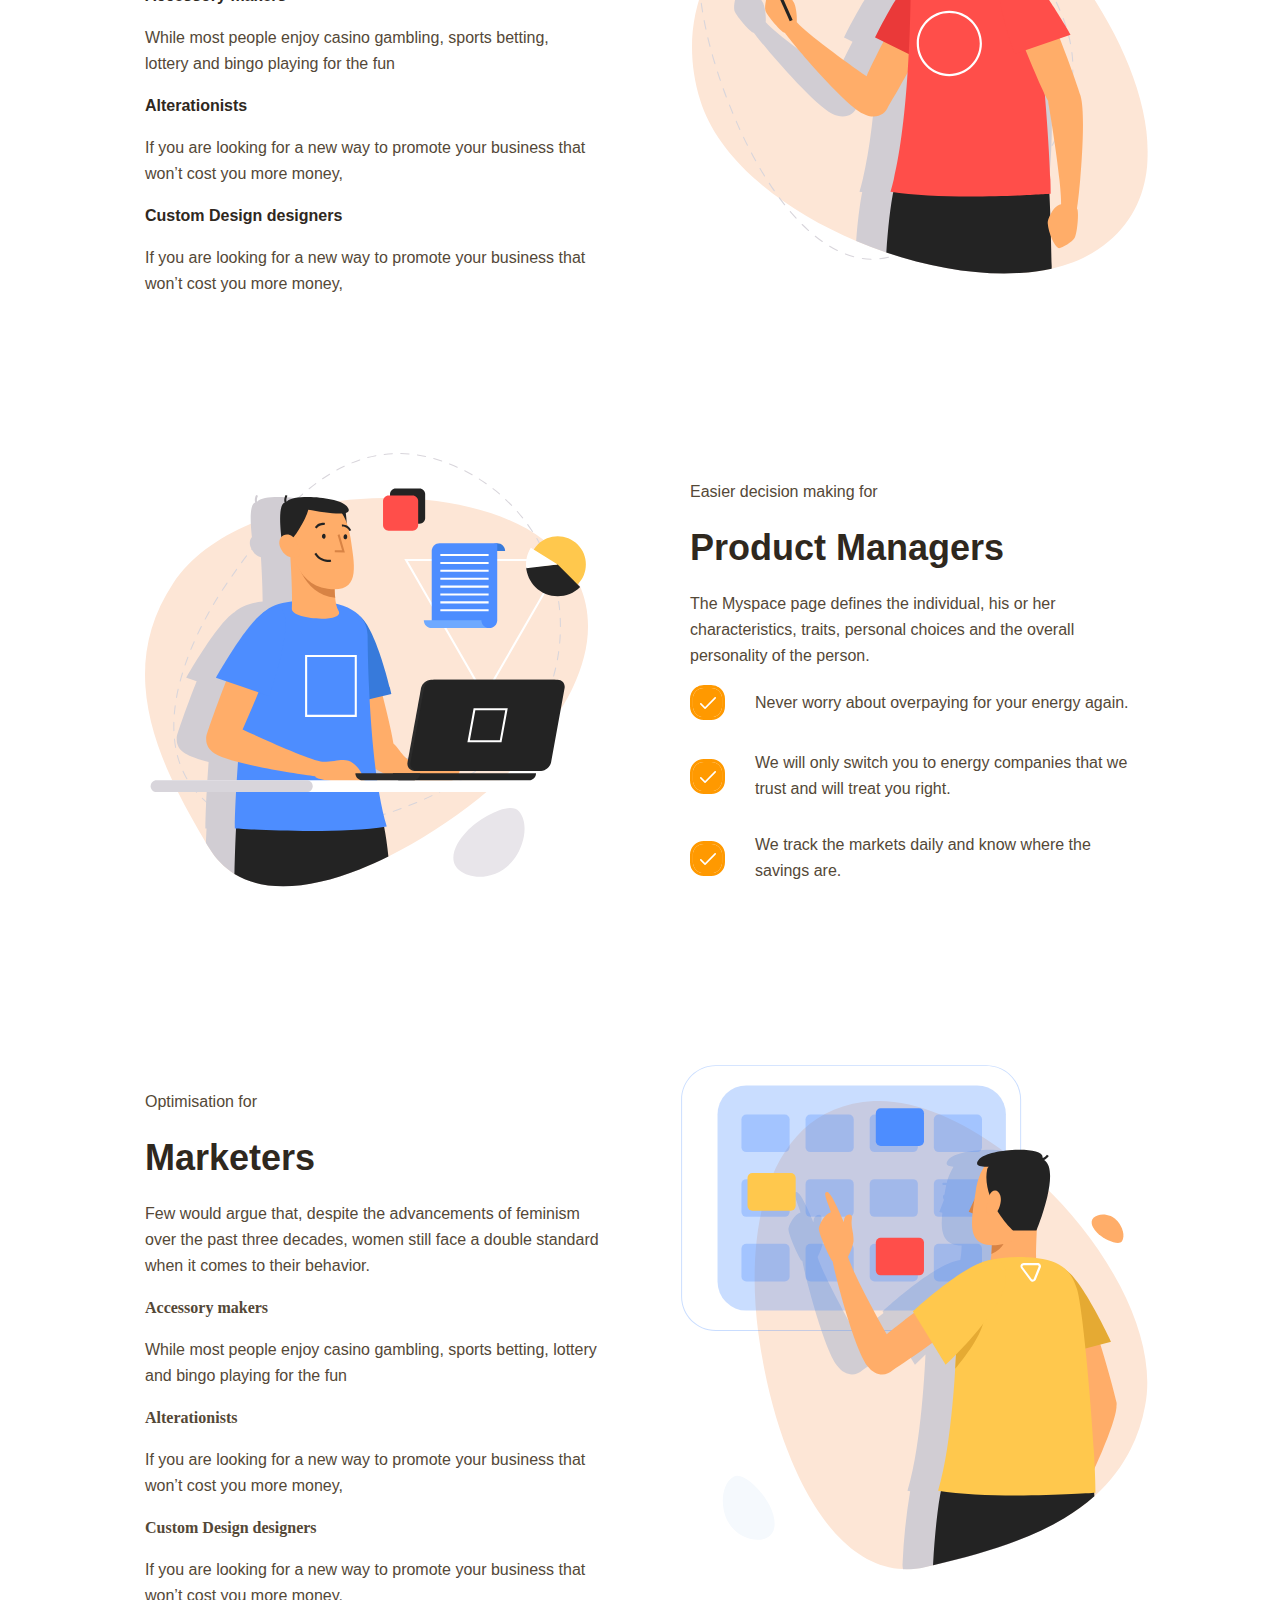
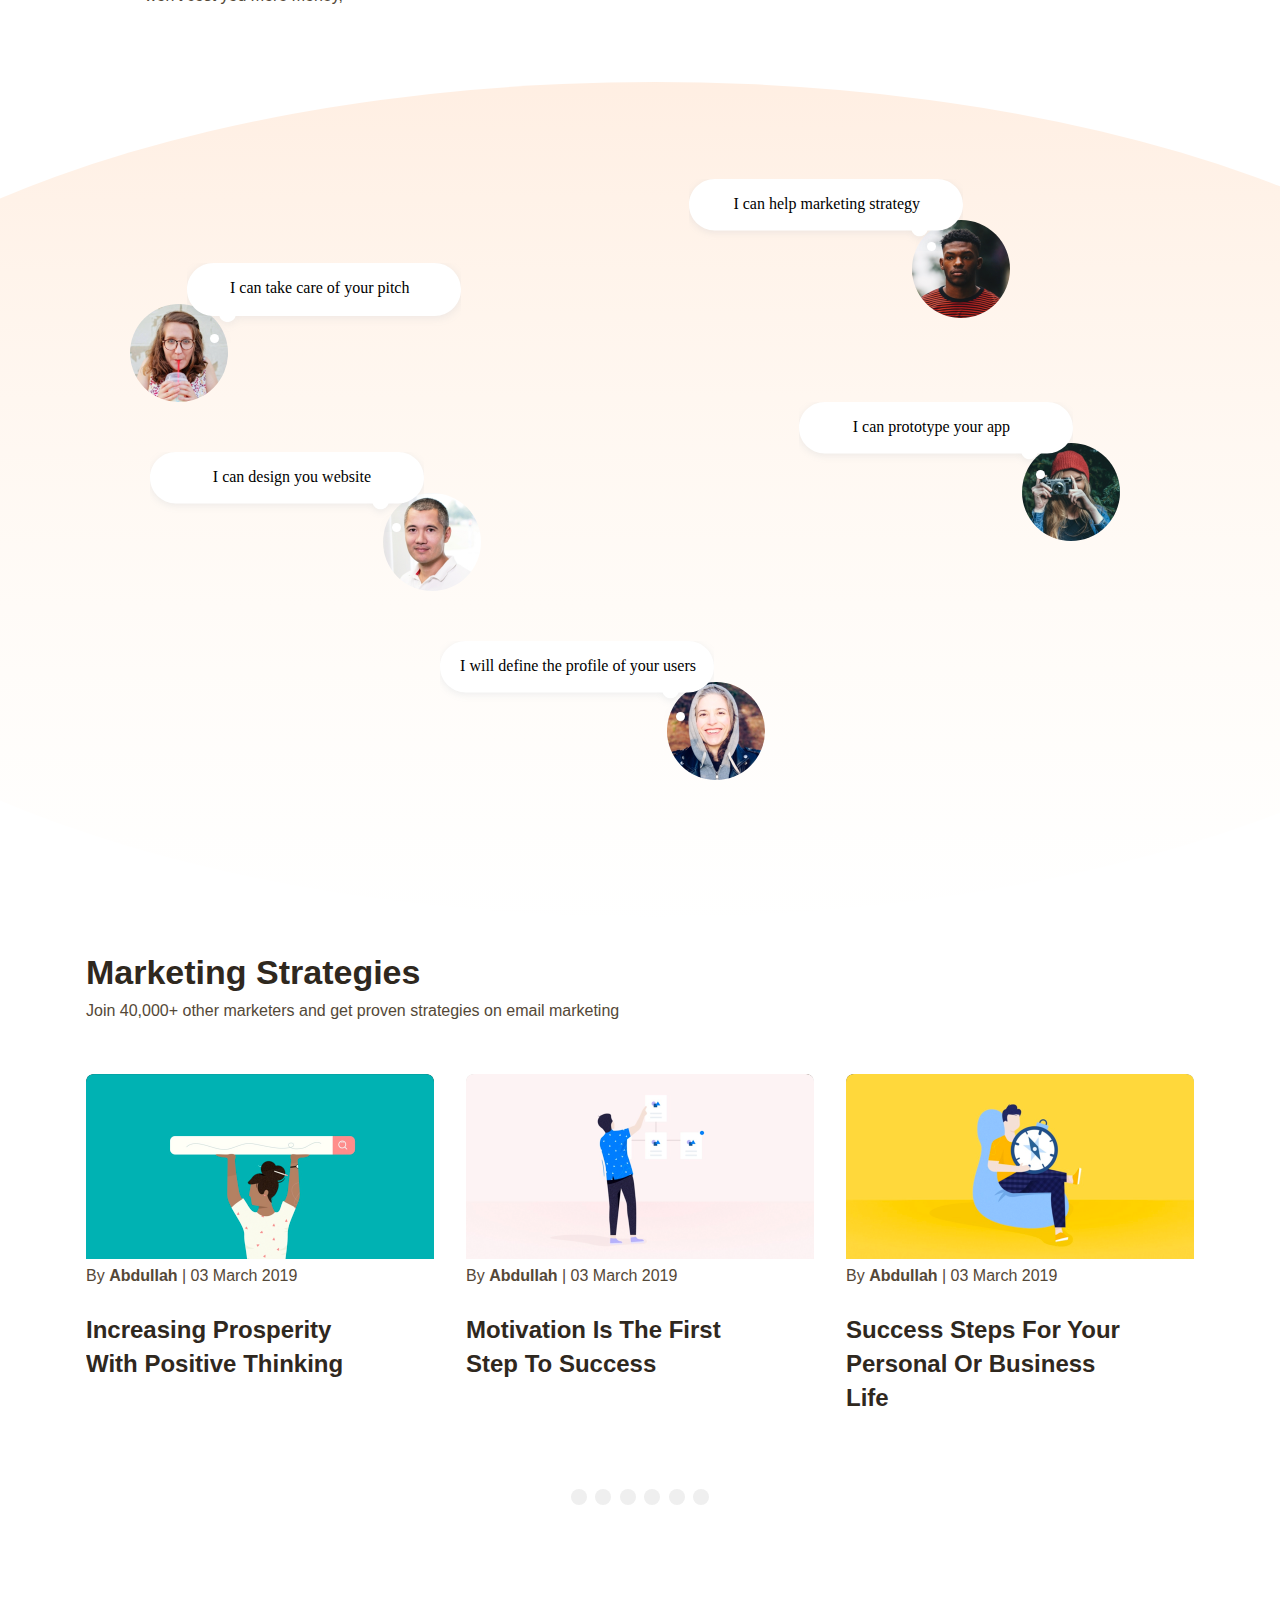
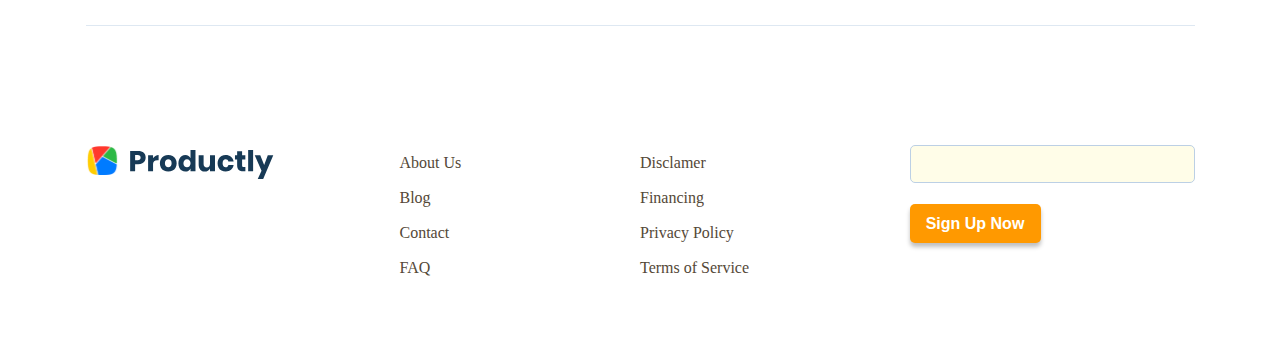
==== commit ca405305: "Добавлены таблицы стилей для двух типов экранов" ====
--- a/index.html
+++ b/index.html
@@ -4,25 +4,62 @@
     <meta charset="UTF-8">
     <meta http-equiv="X-UA-Compatible" content="IE=edge">
     <!-- <meta name="viewport" content="width=device-width, initial-scale=1.0"> -->
-    <link rel="stylesheet" href="style.css">
+    <link rel='stylesheet' media='(min-width: 300px) and (max-width: 1024px)' href='mobile.css'>
+    <link rel="stylesheet" media='(min-width: 1025px) and (max-width: 1900px)' href="style.css">
+    <!-- <link rel="stylesheet" href="mobile.css" media="only screen and (max-width:740px)"> -->
+    <!-- <link rel="stylesheet" href="mobile.css" media="only screen and (min-device-width : 300px) and (max-device-width : 1024px)"> -->
+    <!-- <link rel="stylesheet" href="mobile.css"> -->
     <title>Document</title>
 </head>
 <body>
     <header class="header-wraper">
         <div class="logo-group">
             <img class="logo" src="img/logo.svg" alt="Logo">
-            <img class="logo-text" src="img/Productly.svg" alt="Productly">
+            <img class="logo-text" src="img/Productly.svg" alt="Productly" style="margin-top: 5px;">
         </div>
         <nav class="top-menu">
-            <ul>
-                <!-- <li><a class="list-items" href="#">Product</a></li> -->
-                <!-- <li><a class="list-items" href="#">Customers</a></li> -->
-                <li><a class="list-items" href="#">Pricing</a></li>
-                <li><a class="list-items" href="#">Resources</a></li>
+
+            <div class="burger-icon visually-hidden-mobile">
+                <span class="black-line first-line"></span>
+                <span class="black-line second-line"></span>
+                <span class="black-line third-line"></span>
+                <span class="black-line fourth-line"></span>
+
+            </div>
+            
+            <ul class="burger-menu visually-hidden-mobile">
+                <li class="burger-menu-item">Product</li>
+                <li class="burger-menu-item">Customers</li>
+                <li class="burger-menu-item">Pricing</li>
+                <li class="burger-menu-item">Resources</li>
             </ul>
+
+
+            <ul class="visually-hidden">
+                <li><a class="list-items visually-hidden" href="#">Product</a></li>
+                <li><a class="list-items visually-hidden" href="#">Customers</a></li>
+                <li><a class="list-items visually-hidden" href="#">Pricing</a></li>
+                <li><a class="list-items visually-hidden" href="#">Resources</a></li>
+            </ul>
+        </nav>
+        <section class="user-navigation">
             <button class="sign-in">Sign In</button>
             <button class="sign-up">Sign Up</button>
-        </nav>
+        </section>
+
+<script>
+
+    let switcherMenu = document.querySelector('.burger-icon');
+    let rollerMenu = document.querySelector('.burger-menu');
+
+
+    switcherMenu.addEventListener('click', function(event) {
+        switcherMenu.classList.toggle('burger-onclick');
+        rollerMenu.classList.toggle('burger-active');
+    });
+
+</script>
+
     </header>
     <main class="wrapper">
         <div class="top-left">
@@ -89,11 +126,11 @@
             <b>Custom Design designers</b>
             <p>If you are looking for a new way to promote your business that won’t cost you more money, </p>
         </section>
-        <div class="professionals-img">
+        <div class="professionals-img visually-hidden">
             <img src="img/professionals-img.svg">
         </div>
 
-        <div class="product-img">
+        <div class="product-img visually-hidden">
             <img src="img/product-managers.svg" alt="Product managers">
         </div>
         <section class="product-text">
@@ -121,7 +158,7 @@
             <p>If you are looking for a new way to promote your business that won’t cost you more money, </p>
         </section>
 
-        <div class="marketers-img">
+        <div class="marketers-img visually-hidden">
             <img src="img/marketers.svg" alt="">
         </div>
 
@@ -142,15 +179,17 @@
                     <img class="mini-circle mini-circle-3" src="img/hero/mini-circle.svg" alt="">
                 </div>
 
-                <div class="avatar-wrapper avatar-wrapper-4"><img class="avatar avatar-4" src="img/hero/avatar-4.svg" alt="">
-                    <img class="word-cloud word-cloud-4" src="img/hero/words-cloud-left.svg" alt=""><p>I will define the profile of your users</p>
-                    <img class="mini-circle mini-circle-4" src="img/hero/mini-circle.svg" alt="">
-                </div>
+                
 
                 <div class="avatar-wrapper avatar-wrapper-5"><img class="avatar avatar-5" src="img/hero/avatar-3.svg" alt="">
                         <img class="word-cloud word-cloud-5" src="img/hero/words-cloud-left.svg" alt=""><p>I can prototype your app</p>
-                        <!-- <img class="mini-circle mini-circle-5" src="img/hero/mini-circle.svg" alt=""> -->
-                </div>
+                        <img class="mini-circle mini-circle-5" src="img/hero/mini-circle.svg" alt="">
+                </div>
+            </div>
+
+            <div class="avatar-wrapper avatar-wrapper-4"><img class="avatar avatar-4" src="img/hero/avatar-4.svg" alt="">
+                <img class="word-cloud word-cloud-4" src="img/hero/words-cloud-left.svg" alt=""><p>I will define the profile of your users</p>
+                <img class="mini-circle mini-circle-4" src="img/hero/mini-circle.svg" alt="">
             </div>
         </section>
         
@@ -306,7 +345,7 @@
         } 
     </script>
     <footer>
-        <img src="img/line-bottom.svg" alt="">
+        <img class="divider" src="img/line-bottom.svg" alt="">
         <section class="footer-underline">
             <div class="footer-left-block">
                 <div class="logo-footer"><img src="img/logo.svg" alt=""><img src="img/Productly.svg" alt="">
--- a/mobile.css
+++ b/mobile.css
@@ -0,0 +1,980 @@
+html,
+body {
+    margin: 0;
+    padding: 0;
+}
+
+
+html, body {
+    margin: 0px;
+    padding: 0px;
+    
+}
+
+/* Иконка бургера для мобильного меню */
+
+.burger-icon {
+    width: 45px;
+    height: 45px;
+    /* border: 1px solid black; */
+    margin: auto;
+    position: relative;
+    cursor: pointer;
+}
+
+.black-line {
+    background-color: #FF9900;
+    box-shadow: 0px 2px 2px rgba(0, 0, 0, 0.25);
+    position: absolute;
+    width: 100%;
+    height: 5px;
+}
+
+.first-line {
+    top: 0;
+}
+
+.second-line,
+.third-line {
+    top: 50%;
+    transform: translateY(-50%);
+}
+
+.third-line {
+    box-shadow: none;
+}
+
+.fourth-line {
+    bottom: 0;
+}
+
+.burger-onclick .second-line {
+    transform: translateY(-50%) rotate(45deg);
+    transition: 0.3s all linear;
+}
+
+.burger-onclick .third-line {
+    transform: translateY(-50%) rotate(-45deg);
+    transition: 0.3s all linear;
+}
+
+.burger-onclick .first-line,
+.burger-onclick .fourth-line {
+    opacity: 0;
+    transition: 0.3s all linear;
+}
+
+/* Раскрывающийся список меню */
+
+.burger-menu {
+    position: absolute;
+    list-style-type: none;
+    width: 100%;
+    font-size: 0px;
+    max-height: 0px;
+    overflow: hidden;
+    color: #2F281E;
+    top: 100%;
+    opacity: 0;
+    /* transform: translateY(100%); */
+}
+
+.burger-menu li {
+    padding: 30px 0;
+    background-color: #FF9900;
+    text-align: center;
+    border-bottom: 2px solid #FFFFFF;
+    border-top: 2px solid #FFFFFF;
+    opacity: 1;
+
+}
+
+.burger-active {
+    font-family: Poppins, sans-serif;
+    font-size: 26px;
+    font-style: normal;
+    font-weight: 700;
+    line-height: 28px;
+    letter-spacing: 0px;
+    color: #2F281E;
+    max-height: 500px;
+    transition: 400ms all linear;
+    opacity: 1;
+}
+
+/* сокрытие элеметов для ПК */
+
+.visually-hidden {
+    display: none;
+}
+
+/* Обложка верхнего блока - лого + навигация + кнопки */
+
+.header-wraper {
+    display: grid;
+    grid-template-columns: auto 1fr auto;
+    grid-auto-rows: minmax(78px, auto);
+    max-width: 1400px;
+    margin: 0 auto 0;
+}
+
+.logo-group {
+    padding-left: 90px;
+    display: flex;
+    align-items: center;
+    justify-content: flex-start;
+}
+
+.logo {
+    margin-right: 12px;
+}
+
+.top-menu ul{
+    list-style-type: none;
+    padding: 0;
+    
+}
+
+.list-items {
+    text-decoration: none;
+    font-family: Poppins, sans-serif;
+    font-size: 14px;
+    font-style: normal;
+    font-weight: 700;
+    line-height: 28px;
+    letter-spacing: 0px;
+    text-align: left;
+    margin-right: 24px;
+    color: #2F281E;
+}
+
+.top-menu {
+    position: relative;
+    display: flex;
+    /* align-items: center; */
+    justify-content: center;
+    padding: 0;
+    margin: auto 0px auto 0px;
+}
+
+.top-menu button {
+    margin-right: 14px;
+}
+
+.user-navigation {
+    align-self: center;
+    padding: 0 90px 0 0;
+}
+
+.sign-in {
+    height: 46px;
+    width: 102px;
+    border-radius: 5px;
+    border: 1px solid #BCD0E5;
+    box-shadow: 0px 4px 4px rgba(0, 0, 0, 0.25);
+    font-family: Poppins, sans-serif;
+    font-size: 16px;
+    font-style: normal;
+    font-weight: 600;
+    line-height: 24px;
+    letter-spacing: 0px;
+    text-align: center;
+    color: #173A56;
+}
+
+.sign-in:hover,
+.sign-up:hover{
+    transform: scale(1.03);
+}
+
+.sign-up {
+    height: 46px;
+    width: 110px;
+    border-radius: 5px;
+    background-color: #FF9900;
+    border: 1px solid #FF9900;
+    box-shadow: 0px 4px 4px rgba(0, 0, 0, 0.25);
+    font-family: Poppins, sans-serif;
+    font-size: 16px;
+    font-style: normal;
+    font-weight: 600;
+    line-height: 24px;
+    letter-spacing: 0px;
+    text-align: center;
+    color: #FFFFFF;
+}
+
+/* Секция вторая. Два блока. Шапка */
+
+.wrapper {
+    margin: 0 auto;
+    display: grid;
+    grid-template-columns: 1fr;
+    grid-auto-rows: minmax(100px, auto);
+    max-width: 1400px;
+    grid-template-areas: 
+                "top-left"
+                "top-right"
+                "features"
+                "professionals"
+                "product-text"
+                "marketers"
+                "hero"
+                "slider";         
+}
+
+.top-left {
+    padding: 0 90px 0 90px;
+    margin-top: 60px;
+    max-width: 100%;
+    text-align: center
+}
+
+.top-left span{
+    font-family: Poppins, sans-serif;
+    font-size: 44px;
+    font-style: no4rmal;
+    font-weight: 700;
+    line-height: 54px;
+    letter-spacing: 0px;
+    text-align: justify;
+    color: #2F281E;
+}
+
+.top-left p {
+    display: block;
+    font-family: Poppins, sans-serif;
+    font-size: 18px;
+    font-style: normal;
+    font-weight: 500;
+    line-height: 28px;
+    letter-spacing: 0px;
+    text-align: left;
+    color: #544837;
+    margin: 30px 0 0 0;
+    text-align: center;
+}
+
+.get-started {
+    display: flex;
+    align-items: center;
+    margin-top: 55px;
+    justify-content: center;
+}
+
+.get-started button{
+    height: 53px;
+    width: 175px;
+    border-radius: 5px;
+    background-color: #FF9900;
+    color: white;
+    font-family: Poppins, sans-serif;
+    font-size: 16px;
+    font-style: normal;
+    font-weight: 700;
+    line-height: 28px;
+    letter-spacing: 0px;
+    text-align: center;
+    border: none;
+    box-shadow: 0px 4px 4px rgba(0, 0, 0, 0.25);
+    margin-right: 30px;
+}
+
+.get-started button:hover {
+    transform: scale(1.03);
+}
+
+.get-started a{
+    color: #FF9900;
+    font-family: Poppins, sans-serif;
+    font-size: 16px;
+    font-style: normal;
+    font-weight: 700;
+    line-height: 24px;
+    letter-spacing: 0px;
+    margin-left: 8px;
+}
+
+.playhover {
+    transform: scale(1.1);
+}
+
+.get-started img:hover {
+    transform: scale(1.1);
+}
+
+/* .top-left::before {
+    content: "";
+    background: url('img/top-right-image.svg') no-repeat right top;
+    background-size: cover;
+    float: right;
+    margin-top: 16px;
+    width: 360px;
+    height: 300px;
+} */
+
+.top-right {
+    justify-self: center;
+    align-self: center;
+    /* padding-right: 132px; */
+    margin-top: 30px;
+}
+
+.top-right img {
+    
+    width: 100%;
+    height: 496px;
+}
+
+.features {
+    margin-top: 50px;
+}
+
+.bg {
+    background: url(img/cards/bg.svg);
+    height: 389px;
+    max-width: 100%;
+    background-repeat: no-repeat;
+    background-position: 50% 0%;
+    overflow: hidden;
+}
+
+#button{
+    height: 53px;
+    width: 175px;
+    border-radius: 5px;
+    background-color: #FF9900;
+    color: white;
+    font-family: Poppins, sans-serif;
+    font-size: 16px;
+    font-style: normal;
+    font-weight: 700;
+    line-height: 24px;
+    letter-spacing: 0px;
+    border: none;
+    box-shadow: 0px 4px 4px rgba(0, 0, 0, 0.25);  
+}
+
+#button:hover {
+    transform: scale(1.01);
+}
+
+.button-area {
+    text-align: center;
+}
+
+.features h1 {
+    font-family: Poppins, sans-serif;
+    font-size: 36px;
+    font-style: normal;
+    font-weight: 700;
+    line-height: 54px;
+    letter-spacing: 0px;
+    color: #2F281E;
+    text-align: center;
+    margin: 0px;    
+}
+
+.cards {
+    display: flex;
+    justify-content: space-around;
+    list-style-type: none;
+    max-width: 1095px;
+    margin: 54px 50px 0 50px;
+    padding: 0px;
+
+}
+
+.cards li {
+    height: auto;
+    width: 190px;
+    margin: 0;
+    padding-right: 10px;
+}
+
+.cards li p {
+    font-family: Poppins, sans-serif;
+    font-size: 16px;
+    font-style: normal;
+    font-weight: 500;
+    line-height: 26px;
+    letter-spacing: 0px;
+    text-align: left;
+    color: #544837;
+    word-wrap: break-word;
+}
+
+.cards li p:first-of-type {
+    font-family: Poppins, sans-serif;
+    font-size: 22px;
+    font-style: normal;
+    font-weight: 700;
+    line-height: 33px;
+    letter-spacing: 0px;
+    text-align: left;
+    color: #2F281E;
+}
+
+.cards li:last-of-type {
+    margin-right: 0;
+    padding-right: 0;
+}
+
+/* Блок четвёртый.  Две колонки*/
+
+.professionals {
+    margin: auto 0;
+    padding: 90px 90px 0 90px;
+}
+
+.professionals::before {
+    content: "";
+    background: url('img/professionals-img.svg') no-repeat left top;
+    background-size: 90% 90%;
+    float: left;
+    margin-top: 16px;
+    width: 380px;
+    height: 418px;
+}
+
+.professionals-img {
+    margin: auto 0;
+    padding: 120px 132px 0 52px;
+}
+
+.professionals-img img {
+    width: 100%;
+    height: 100%;
+}
+
+.professionals p,
+.professionals b,
+.professionals h2 {
+    font-family: Poppins, sans-serif;
+    letter-spacing: 0px;
+    text-align: justify;
+    font-style: normal;
+}
+
+.professionals p {
+    color: #544837;
+    font-size: 16px;
+    font-weight: 500;
+    line-height: 26px;
+}
+
+.professionals b {
+    color: #2F281E;
+    font-size: 16px;
+    font-weight: 700;
+    line-height: 26px;
+}
+
+.professionals h2 {
+    margin: 0;
+    color: #2F281E;
+    font-size: 36px;
+    font-weight: 700;
+    line-height: 54px;
+}
+
+/* Блок пятый. Две колонки */
+
+.product-img {
+    padding: 101px 50px 0 145px;
+    margin: auto 0;
+    /* background-color: rgb(208, 255, 0); */
+}
+
+.product-img img {
+    width: 100%;
+    height: 100%;
+}
+
+.product-text::before {
+    content: "";
+    background: url('img/product-managers.svg') no-repeat right top;
+    background-size: 95% 95%;
+    float: right;
+    margin-top: 16px;
+    width: 230px;
+    height: 220px;
+}
+
+.product-text {
+    padding: 90px 70px 0 90px;
+    margin: auto 0;
+
+}
+
+.product-text p,
+.product-text h2,
+.product-list li {
+    font-family: Poppins, sans-serif;
+    letter-spacing: 0px;
+    text-align: left;
+    font-style: normal;
+}
+
+.product-text p,
+.product-list li {
+    color: #544837;
+    font-size: 19px;
+    font-weight: 500;
+    line-height: 26px;
+
+}
+
+.product-text h2 {
+    margin: 0;
+    color: #2F281E;
+    font-size: 36px;
+    font-weight: 700;
+    line-height: 54px;
+}
+
+.product-list {
+    padding: 0;
+    display: block;
+    margin: 100px auto 0 auto;
+    width: 500px;
+    text-decoration: underline #ff9100 3px dotted;
+
+}
+
+.product-list img {
+    width: 35px;
+    height: 35px;
+    margin-right: 30px; 
+}
+
+.product-item {
+    display: flex;
+    text-align: left;
+    justify-content: center;
+    align-items: center;
+    list-style-type: none;
+    padding-bottom: 30px;   
+}
+
+
+/* лорааааааааааааааааааааааааавлоапектнннне */
+
+
+
+.marketers p,
+.marketers h2 {
+    font-family: Poppins, sans-serif;
+    letter-spacing: 0px;
+    text-align: justify;
+    font-style: normal;
+}
+
+.marketers h2 {
+    margin: 0;
+    color: #2F281E;
+    font-size: 36px;
+    font-weight: 700;
+    line-height: 54px;
+}
+
+.marketers {
+    color: #544837;
+    font-size: 16px;
+    font-weight: 500;
+    line-height: 26px;
+}
+
+.marketers::before {
+    content: "";
+    background: url('img/marketers.svg') no-repeat right;
+    background-size: 90% 100%;
+    float: right;
+    margin-top: 16px;
+    width: 423px;
+    height: 353px;
+}
+
+.marketers {
+    margin: auto 0;
+    padding: 70px 90px 0 90px;
+}
+
+.marketers-img {
+    margin: auto 0;
+    padding: 104px 132px 0 41px;
+}
+
+.marketers-img img {
+    width: 100%;
+    height: 100%;
+}
+
+
+
+
+
+
+
+
+/* ljriejrte90tuj3qfyfoujfo;iw pe o;eu t0eu e0 09 [ep;8 угу -езу98гз0езе8 efj so[] 3wy2or wiw0i rf s  i w9r 4r iwif -]0r [we */
+
+
+
+
+
+
+
+.hero {
+    margin-top: 57px;
+    /* position: relative; */
+    background: url(img/bg-hero.svg) no-repeat center center;
+    width: 100%;
+    height: 835px;
+}
+
+.avatar-wrapper {
+    position: relative;
+    width: 100%;
+    max-width: 371px;
+    height: 139px;
+}
+
+.word-cloud {
+    width: 100%;
+    max-width: 274px;
+    height: auto;
+}
+
+.avatar,
+.word-cloud,
+.mini-circle {
+    position: absolute;
+
+}
+
+.avatar-collection-top {
+    display: flex;
+    justify-content: space-between;
+    width: 100%;
+    max-height: 320px;
+}
+
+.avatar-collection-top p,
+.avatar-collection-bottom p {
+    position: absolute;
+}
+
+.avatar-wrapper-1 p{
+    left: 100px;
+}
+
+.avatar-wrapper-2 p {
+    right: 120px;
+}
+
+.avatar-wrapper-3 p {
+    right: 110px;
+}
+
+.avatar-wrapper-4 p {
+    right: 69px;
+    position: absolute;
+
+}
+
+.avatar-wrapper-5 p  {
+    right: 120px;
+}
+
+.avatar-wrapper-1 {
+    margin-left: 130px;
+    margin-top: 181px;
+}
+
+.avatar-1 {
+    left: 0;
+    bottom: 0;
+}
+
+.word-cloud-1 {
+    left: 57px;
+}
+
+.mini-circle-1 {
+    left: 65px;
+    top: 58px;
+}
+
+.avatar-wrapper-2 {
+    margin-right: 240px;
+    margin-top: 97px;
+}
+
+.avatar-2 {
+    right: 30px;
+    bottom: 0;
+}
+
+.word-cloud-2 {
+    right: 77px;
+}
+
+.mini-circle-2 {
+    right:  89px;
+    top: 50px;
+}
+
+.avatar-collection-bottom {
+    display: flex;
+    justify-content: space-between;
+    width: 100%;
+    max-height: 260px;
+}
+
+.avatar-wrapper-3 {
+    margin-left: 110px;
+    margin-top: 50px;
+}
+
+.avatar-3 {
+    right: 0;
+    bottom: 0;
+}
+
+.word-cloud-3 {
+    right: 57px;
+}
+
+.mini-circle-3 {
+    right: 65px;
+    top: 58px;
+}
+
+.avatar-wrapper-4 {
+    margin-left: 394px;
+    margin-top: 50px;
+}
+
+.avatar-4 {
+    right: 0;
+    bottom: 0;
+}
+
+.word-cloud-4 {
+    right: 51px;
+}
+
+.mini-circle-4 {
+    right: 65px;
+    top: 58px;
+}
+
+.avatar-wrapper-5 {
+    margin-right: 150px;
+    margin-top: 0px;
+}
+
+.avatar-5 {
+    right: 10px;
+    bottom: 0;
+}
+
+/* .word-cloud-5 {
+    left: 0px;
+    top: 5px;
+} */
+
+.mini-circle-5 {
+    right: 70px;
+    top: 55px;
+}
+
+.slider {
+    margin: 0 auto;
+    padding: 30px 90px 0 90px;
+    max-width: 1108px;
+}
+
+.slider-flex {
+    margin: 50px auto;
+    display: flex;
+    flex-wrap: nowrap;
+    justify-content: flex-start;
+    max-width: 728px;
+    overflow: hidden;
+}
+
+.slide {
+    margin-right: 32px;
+    max-width: 348px;
+    height: auto;
+}
+
+.slider h2 {
+    font-family: Poppins, sans-serif;
+    letter-spacing: 0px;
+    text-align: left;
+    font-style: normal; 
+    color: #2F281E;
+    font-size: 34px;
+    font-weight: 700;
+    line-height: 51px;
+    margin: 0;
+}
+
+.slider p {
+    font-family: Poppins, sans-serif;
+    letter-spacing: 0px;
+    text-align: left;
+    font-style: normal; 
+    color: #544837;
+    font-size: 16px;
+    font-weight: 500;
+    line-height: 26px;
+}
+
+.slider p:first-of-type {
+    margin: 0;
+}
+
+.slider h3 {
+    font-family: Poppins, sans-serif;
+    letter-spacing: 0px;
+    text-align: left;
+    font-style: normal; 
+    color: #2F281E;
+    font-size: 24px;
+    font-weight: 700;
+    line-height: 34px;
+    max-width: 294px;
+}
+
+.switch-spots {
+    display: flex;
+    width: 78px;
+    height: 16px;
+    justify-content: space-between;
+    margin: 45px auto 0;
+}
+
+.switch-spot {
+    width: 16px;
+    height: 16px;
+    /* background-image: url('img/slider/switch-spot.svg'); */
+}
+
+.hovered {
+    box-shadow: 10px 10px 10px blue;
+}
+
+footer {
+    max-width: 100%;
+    height: 308px;
+    margin: 20px auto 0;
+    padding: 0 90px 0 90px;
+}
+
+.divider {
+    margin-top: 30px;
+    width: 100%;
+}
+
+footer img {
+    vertical-align: top;
+}
+
+.footer-underline {
+    display: flex;
+    margin-top: 40px;
+    justify-content: space-between;
+}
+
+.footer-left-block {
+    width: 50%;
+    display: flex;
+    justify-content: flex-start;
+}
+
+.footer-right-block {
+    width: 50%;
+    display: flex;
+    justify-content: space-between;
+    ;
+}
+
+.logo-footer img:last-child {
+    margin: 5px 0 0 12px;
+}
+
+.list-1 {
+    margin-left: 70px;
+    width: 118px;
+    height: 205px; 
+}
+
+.list-2 {
+    width: 155px;
+    height: 205px; 
+}
+
+.list-1 ul,
+.list-2 ul {
+    list-style-type: none;
+    margin-top: 0;
+    padding-left: 0;
+}
+
+.list-1 li,
+.list-2 li {
+    color: #544837;
+    font-family: Poppins;
+    font-size: 16px;
+    font-style: normal;
+    font-weight: 400;
+    line-height: 35px;
+    letter-spacing: 0px;
+    text-align: left;
+}
+
+.form {
+    width: 285px;
+    height: 199px;
+    text-align: center;
+}
+
+.form input[type=text] {
+    box-sizing: border-box;
+    width: 100%;
+    height: 38px;
+    border: 1px solid #BCD0E5;
+    border-radius: 5px;
+    background-color: rgba(255, 238, 1, 0.089);
+    color: #2F281E;
+}
+
+.form input[type=text]:focus {
+    outline: none !important;
+    border: 3px solid #BCD0E5;
+}
+
+.form input[type=submit] {
+    margin-top: 21px;
+    height: 39px;
+    width: 131px;
+    border-radius: 5px;
+    background-color: #FF9900;
+    color: white;
+    font-family: Poppins, sans-serif;
+    font-size: 16px;
+    font-style: normal;
+    font-weight: 700;
+    line-height: 24px;
+    letter-spacing: 0px;
+    border: none;
+    box-shadow: 0px 4px 4px rgba(0, 0, 0, 0.25); 
+}
+
+.form input[type=submit]:hover {
+    transform: scale(1.03);
+}
--- a/style.css
+++ b/style.css
@@ -5,14 +5,16 @@
     
 }
 
+.visually-hidden-mobile {
+    display: none !important;
+}
+
 .header-wraper {
-    /* padding-left: 145px;
-    padding-right: 132px; */
     display: grid;
-    grid-template-columns: auto 1fr;
+    grid-template-columns: auto 1fr auto;
     grid-auto-rows: minmax(78px, auto);
     max-width: 1400px;
-    margin: 20px auto 0px;
+    margin: 0 auto 0;
 }
 
 .logo-group {
@@ -59,15 +61,20 @@
 }
 
 .top-menu {
-    display: flex;
-    align-items: center;
-    justify-content: flex-end;
-    padding-right: 132px;
+    position: relative;
+    display: flex;
+    justify-content: center;
+    padding: 0;
     margin: auto 0px auto 0px;
 }
 
 .top-menu button {
     margin-right: 14px;
+}
+
+.user-navigation {
+    align-self: center;
+    padding: 0 90px 0 0;
 }
 
 .sign-in {
@@ -475,7 +482,7 @@
 
 
 .hero {
-    margin-top: 157px;
+    margin-top: 57px;
     grid-column: 1/3;
     /* position: relative; */
     background: url(img/bg-hero.svg) no-repeat center center;
@@ -486,7 +493,7 @@
 .avatar-wrapper {
     position: relative;
     width: 100%;
-    max-width: 331px;
+    max-width: 371px;
     height: 139px;
 }
 
@@ -500,8 +507,7 @@
 .word-cloud,
 .mini-circle {
     position: absolute;
-    /* width: 98px;
-    height: 98px; */
+
 }
 
 .avatar-collection-top {
@@ -521,7 +527,7 @@
 }
 
 .avatar-wrapper-2 p {
-    right: 100px;
+    right: 120px;
 }
 
 .avatar-wrapper-3 p {
@@ -529,15 +535,17 @@
 }
 
 .avatar-wrapper-4 p {
-    right: 75px;
+    right: 69px;
+    position: absolute;
+
 }
 
 .avatar-wrapper-5 p  {
-    right: 60px;
+    right: 120px;
 }
 
 .avatar-wrapper-1 {
-    margin-left: 110px;
+    margin-left: 130px;
     margin-top: 181px;
 }
 
@@ -557,34 +565,33 @@
 
 .avatar-wrapper-2 {
     margin-right: 240px;
-    margin-top: 157px;
+    margin-top: 97px;
 }
 
 .avatar-2 {
-    right: 0;
+    right: 30px;
     bottom: 0;
 }
 
 .word-cloud-2 {
-    right: 57px;
+    right: 77px;
 }
 
 .mini-circle-2 {
-    right:  65px;
-    top: 58px;
+    right:  89px;
+    top: 50px;
 }
 
 .avatar-collection-bottom {
     display: flex;
-    /* flex-wrap: nowrap; */
     justify-content: space-between;
     width: 100%;
-    height: 515px;
+    max-height: 260px;
 }
 
 .avatar-wrapper-3 {
     margin-left: 110px;
-    margin-top: 143px;
+    margin-top: 50px;
 }
 
 .avatar-3 {
@@ -602,8 +609,8 @@
 }
 
 .avatar-wrapper-4 {
-    /* margin-left: 354px; */
-    margin-top: 241px;
+    margin-left: 394px;
+    margin-top: 50px;
 }
 
 .avatar-4 {
@@ -612,7 +619,7 @@
 }
 
 .word-cloud-4 {
-    right: 57px;
+    right: 51px;
 }
 
 .mini-circle-4 {
@@ -622,7 +629,7 @@
 
 .avatar-wrapper-5 {
     margin-right: 150px;
-    margin-top: 119px;
+    margin-top: 0px;
 }
 
 .avatar-5 {
@@ -631,12 +638,13 @@
 }
 
 .word-cloud-5 {
-    left: 57px;
+    left: 40px;
+    top: 0;
 }
 
 .mini-circle-5 {
-    right: 65px;
-    top: 58px;
+    right: 70px;
+    top: 55px;
 }
 
 .slider {
@@ -821,4 +829,4 @@
 
 .form input[type=submit]:hover {
     transform: scale(1.03);
-}+}
--- a/mobile.css
+++ b/mobile.css
@@ -0,0 +1,980 @@
+html,
+body {
+    margin: 0;
+    padding: 0;
+}
+
+
+html, body {
+    margin: 0px;
+    padding: 0px;
+    
+}
+
+/* Иконка бургера для мобильного меню */
+
+.burger-icon {
+    width: 45px;
+    height: 45px;
+    /* border: 1px solid black; */
+    margin: auto;
+    position: relative;
+    cursor: pointer;
+}
+
+.black-line {
+    background-color: #FF9900;
+    box-shadow: 0px 2px 2px rgba(0, 0, 0, 0.25);
+    position: absolute;
+    width: 100%;
+    height: 5px;
+}
+
+.first-line {
+    top: 0;
+}
+
+.second-line,
+.third-line {
+    top: 50%;
+    transform: translateY(-50%);
+}
+
+.third-line {
+    box-shadow: none;
+}
+
+.fourth-line {
+    bottom: 0;
+}
+
+.burger-onclick .second-line {
+    transform: translateY(-50%) rotate(45deg);
+    transition: 0.3s all linear;
+}
+
+.burger-onclick .third-line {
+    transform: translateY(-50%) rotate(-45deg);
+    transition: 0.3s all linear;
+}
+
+.burger-onclick .first-line,
+.burger-onclick .fourth-line {
+    opacity: 0;
+    transition: 0.3s all linear;
+}
+
+/* Раскрывающийся список меню */
+
+.burger-menu {
+    position: absolute;
+    list-style-type: none;
+    width: 100%;
+    font-size: 0px;
+    max-height: 0px;
+    overflow: hidden;
+    color: #2F281E;
+    top: 100%;
+    opacity: 0;
+    /* transform: translateY(100%); */
+}
+
+.burger-menu li {
+    padding: 30px 0;
+    background-color: #FF9900;
+    text-align: center;
+    border-bottom: 2px solid #FFFFFF;
+    border-top: 2px solid #FFFFFF;
+    opacity: 1;
+
+}
+
+.burger-active {
+    font-family: Poppins, sans-serif;
+    font-size: 26px;
+    font-style: normal;
+    font-weight: 700;
+    line-height: 28px;
+    letter-spacing: 0px;
+    color: #2F281E;
+    max-height: 500px;
+    transition: 400ms all linear;
+    opacity: 1;
+}
+
+/* сокрытие элеметов для ПК */
+
+.visually-hidden {
+    display: none;
+}
+
+/* Обложка верхнего блока - лого + навигация + кнопки */
+
+.header-wraper {
+    display: grid;
+    grid-template-columns: auto 1fr auto;
+    grid-auto-rows: minmax(78px, auto);
+    max-width: 1400px;
+    margin: 0 auto 0;
+}
+
+.logo-group {
+    padding-left: 90px;
+    display: flex;
+    align-items: center;
+    justify-content: flex-start;
+}
+
+.logo {
+    margin-right: 12px;
+}
+
+.top-menu ul{
+    list-style-type: none;
+    padding: 0;
+    
+}
+
+.list-items {
+    text-decoration: none;
+    font-family: Poppins, sans-serif;
+    font-size: 14px;
+    font-style: normal;
+    font-weight: 700;
+    line-height: 28px;
+    letter-spacing: 0px;
+    text-align: left;
+    margin-right: 24px;
+    color: #2F281E;
+}
+
+.top-menu {
+    position: relative;
+    display: flex;
+    /* align-items: center; */
+    justify-content: center;
+    padding: 0;
+    margin: auto 0px auto 0px;
+}
+
+.top-menu button {
+    margin-right: 14px;
+}
+
+.user-navigation {
+    align-self: center;
+    padding: 0 90px 0 0;
+}
+
+.sign-in {
+    height: 46px;
+    width: 102px;
+    border-radius: 5px;
+    border: 1px solid #BCD0E5;
+    box-shadow: 0px 4px 4px rgba(0, 0, 0, 0.25);
+    font-family: Poppins, sans-serif;
+    font-size: 16px;
+    font-style: normal;
+    font-weight: 600;
+    line-height: 24px;
+    letter-spacing: 0px;
+    text-align: center;
+    color: #173A56;
+}
+
+.sign-in:hover,
+.sign-up:hover{
+    transform: scale(1.03);
+}
+
+.sign-up {
+    height: 46px;
+    width: 110px;
+    border-radius: 5px;
+    background-color: #FF9900;
+    border: 1px solid #FF9900;
+    box-shadow: 0px 4px 4px rgba(0, 0, 0, 0.25);
+    font-family: Poppins, sans-serif;
+    font-size: 16px;
+    font-style: normal;
+    font-weight: 600;
+    line-height: 24px;
+    letter-spacing: 0px;
+    text-align: center;
+    color: #FFFFFF;
+}
+
+/* Секция вторая. Два блока. Шапка */
+
+.wrapper {
+    margin: 0 auto;
+    display: grid;
+    grid-template-columns: 1fr;
+    grid-auto-rows: minmax(100px, auto);
+    max-width: 1400px;
+    grid-template-areas: 
+                "top-left"
+                "top-right"
+                "features"
+                "professionals"
+                "product-text"
+                "marketers"
+                "hero"
+                "slider";         
+}
+
+.top-left {
+    padding: 0 90px 0 90px;
+    margin-top: 60px;
+    max-width: 100%;
+    text-align: center
+}
+
+.top-left span{
+    font-family: Poppins, sans-serif;
+    font-size: 44px;
+    font-style: no4rmal;
+    font-weight: 700;
+    line-height: 54px;
+    letter-spacing: 0px;
+    text-align: justify;
+    color: #2F281E;
+}
+
+.top-left p {
+    display: block;
+    font-family: Poppins, sans-serif;
+    font-size: 18px;
+    font-style: normal;
+    font-weight: 500;
+    line-height: 28px;
+    letter-spacing: 0px;
+    text-align: left;
+    color: #544837;
+    margin: 30px 0 0 0;
+    text-align: center;
+}
+
+.get-started {
+    display: flex;
+    align-items: center;
+    margin-top: 55px;
+    justify-content: center;
+}
+
+.get-started button{
+    height: 53px;
+    width: 175px;
+    border-radius: 5px;
+    background-color: #FF9900;
+    color: white;
+    font-family: Poppins, sans-serif;
+    font-size: 16px;
+    font-style: normal;
+    font-weight: 700;
+    line-height: 28px;
+    letter-spacing: 0px;
+    text-align: center;
+    border: none;
+    box-shadow: 0px 4px 4px rgba(0, 0, 0, 0.25);
+    margin-right: 30px;
+}
+
+.get-started button:hover {
+    transform: scale(1.03);
+}
+
+.get-started a{
+    color: #FF9900;
+    font-family: Poppins, sans-serif;
+    font-size: 16px;
+    font-style: normal;
+    font-weight: 700;
+    line-height: 24px;
+    letter-spacing: 0px;
+    margin-left: 8px;
+}
+
+.playhover {
+    transform: scale(1.1);
+}
+
+.get-started img:hover {
+    transform: scale(1.1);
+}
+
+/* .top-left::before {
+    content: "";
+    background: url('img/top-right-image.svg') no-repeat right top;
+    background-size: cover;
+    float: right;
+    margin-top: 16px;
+    width: 360px;
+    height: 300px;
+} */
+
+.top-right {
+    justify-self: center;
+    align-self: center;
+    /* padding-right: 132px; */
+    margin-top: 30px;
+}
+
+.top-right img {
+    
+    width: 100%;
+    height: 496px;
+}
+
+.features {
+    margin-top: 50px;
+}
+
+.bg {
+    background: url(img/cards/bg.svg);
+    height: 389px;
+    max-width: 100%;
+    background-repeat: no-repeat;
+    background-position: 50% 0%;
+    overflow: hidden;
+}
+
+#button{
+    height: 53px;
+    width: 175px;
+    border-radius: 5px;
+    background-color: #FF9900;
+    color: white;
+    font-family: Poppins, sans-serif;
+    font-size: 16px;
+    font-style: normal;
+    font-weight: 700;
+    line-height: 24px;
+    letter-spacing: 0px;
+    border: none;
+    box-shadow: 0px 4px 4px rgba(0, 0, 0, 0.25);  
+}
+
+#button:hover {
+    transform: scale(1.01);
+}
+
+.button-area {
+    text-align: center;
+}
+
+.features h1 {
+    font-family: Poppins, sans-serif;
+    font-size: 36px;
+    font-style: normal;
+    font-weight: 700;
+    line-height: 54px;
+    letter-spacing: 0px;
+    color: #2F281E;
+    text-align: center;
+    margin: 0px;    
+}
+
+.cards {
+    display: flex;
+    justify-content: space-around;
+    list-style-type: none;
+    max-width: 1095px;
+    margin: 54px 50px 0 50px;
+    padding: 0px;
+
+}
+
+.cards li {
+    height: auto;
+    width: 190px;
+    margin: 0;
+    padding-right: 10px;
+}
+
+.cards li p {
+    font-family: Poppins, sans-serif;
+    font-size: 16px;
+    font-style: normal;
+    font-weight: 500;
+    line-height: 26px;
+    letter-spacing: 0px;
+    text-align: left;
+    color: #544837;
+    word-wrap: break-word;
+}
+
+.cards li p:first-of-type {
+    font-family: Poppins, sans-serif;
+    font-size: 22px;
+    font-style: normal;
+    font-weight: 700;
+    line-height: 33px;
+    letter-spacing: 0px;
+    text-align: left;
+    color: #2F281E;
+}
+
+.cards li:last-of-type {
+    margin-right: 0;
+    padding-right: 0;
+}
+
+/* Блок четвёртый.  Две колонки*/
+
+.professionals {
+    margin: auto 0;
+    padding: 90px 90px 0 90px;
+}
+
+.professionals::before {
+    content: "";
+    background: url('img/professionals-img.svg') no-repeat left top;
+    background-size: 90% 90%;
+    float: left;
+    margin-top: 16px;
+    width: 380px;
+    height: 418px;
+}
+
+.professionals-img {
+    margin: auto 0;
+    padding: 120px 132px 0 52px;
+}
+
+.professionals-img img {
+    width: 100%;
+    height: 100%;
+}
+
+.professionals p,
+.professionals b,
+.professionals h2 {
+    font-family: Poppins, sans-serif;
+    letter-spacing: 0px;
+    text-align: justify;
+    font-style: normal;
+}
+
+.professionals p {
+    color: #544837;
+    font-size: 16px;
+    font-weight: 500;
+    line-height: 26px;
+}
+
+.professionals b {
+    color: #2F281E;
+    font-size: 16px;
+    font-weight: 700;
+    line-height: 26px;
+}
+
+.professionals h2 {
+    margin: 0;
+    color: #2F281E;
+    font-size: 36px;
+    font-weight: 700;
+    line-height: 54px;
+}
+
+/* Блок пятый. Две колонки */
+
+.product-img {
+    padding: 101px 50px 0 145px;
+    margin: auto 0;
+    /* background-color: rgb(208, 255, 0); */
+}
+
+.product-img img {
+    width: 100%;
+    height: 100%;
+}
+
+.product-text::before {
+    content: "";
+    background: url('img/product-managers.svg') no-repeat right top;
+    background-size: 95% 95%;
+    float: right;
+    margin-top: 16px;
+    width: 230px;
+    height: 220px;
+}
+
+.product-text {
+    padding: 90px 70px 0 90px;
+    margin: auto 0;
+
+}
+
+.product-text p,
+.product-text h2,
+.product-list li {
+    font-family: Poppins, sans-serif;
+    letter-spacing: 0px;
+    text-align: left;
+    font-style: normal;
+}
+
+.product-text p,
+.product-list li {
+    color: #544837;
+    font-size: 19px;
+    font-weight: 500;
+    line-height: 26px;
+
+}
+
+.product-text h2 {
+    margin: 0;
+    color: #2F281E;
+    font-size: 36px;
+    font-weight: 700;
+    line-height: 54px;
+}
+
+.product-list {
+    padding: 0;
+    display: block;
+    margin: 100px auto 0 auto;
+    width: 500px;
+    text-decoration: underline #ff9100 3px dotted;
+
+}
+
+.product-list img {
+    width: 35px;
+    height: 35px;
+    margin-right: 30px; 
+}
+
+.product-item {
+    display: flex;
+    text-align: left;
+    justify-content: center;
+    align-items: center;
+    list-style-type: none;
+    padding-bottom: 30px;   
+}
+
+
+/* лорааааааааааааааааааааааааавлоапектнннне */
+
+
+
+.marketers p,
+.marketers h2 {
+    font-family: Poppins, sans-serif;
+    letter-spacing: 0px;
+    text-align: justify;
+    font-style: normal;
+}
+
+.marketers h2 {
+    margin: 0;
+    color: #2F281E;
+    font-size: 36px;
+    font-weight: 700;
+    line-height: 54px;
+}
+
+.marketers {
+    color: #544837;
+    font-size: 16px;
+    font-weight: 500;
+    line-height: 26px;
+}
+
+.marketers::before {
+    content: "";
+    background: url('img/marketers.svg') no-repeat right;
+    background-size: 90% 100%;
+    float: right;
+    margin-top: 16px;
+    width: 423px;
+    height: 353px;
+}
+
+.marketers {
+    margin: auto 0;
+    padding: 70px 90px 0 90px;
+}
+
+.marketers-img {
+    margin: auto 0;
+    padding: 104px 132px 0 41px;
+}
+
+.marketers-img img {
+    width: 100%;
+    height: 100%;
+}
+
+
+
+
+
+
+
+
+/* ljriejrte90tuj3qfyfoujfo;iw pe o;eu t0eu e0 09 [ep;8 угу -езу98гз0езе8 efj so[] 3wy2or wiw0i rf s  i w9r 4r iwif -]0r [we */
+
+
+
+
+
+
+
+.hero {
+    margin-top: 57px;
+    /* position: relative; */
+    background: url(img/bg-hero.svg) no-repeat center center;
+    width: 100%;
+    height: 835px;
+}
+
+.avatar-wrapper {
+    position: relative;
+    width: 100%;
+    max-width: 371px;
+    height: 139px;
+}
+
+.word-cloud {
+    width: 100%;
+    max-width: 274px;
+    height: auto;
+}
+
+.avatar,
+.word-cloud,
+.mini-circle {
+    position: absolute;
+
+}
+
+.avatar-collection-top {
+    display: flex;
+    justify-content: space-between;
+    width: 100%;
+    max-height: 320px;
+}
+
+.avatar-collection-top p,
+.avatar-collection-bottom p {
+    position: absolute;
+}
+
+.avatar-wrapper-1 p{
+    left: 100px;
+}
+
+.avatar-wrapper-2 p {
+    right: 120px;
+}
+
+.avatar-wrapper-3 p {
+    right: 110px;
+}
+
+.avatar-wrapper-4 p {
+    right: 69px;
+    position: absolute;
+
+}
+
+.avatar-wrapper-5 p  {
+    right: 120px;
+}
+
+.avatar-wrapper-1 {
+    margin-left: 130px;
+    margin-top: 181px;
+}
+
+.avatar-1 {
+    left: 0;
+    bottom: 0;
+}
+
+.word-cloud-1 {
+    left: 57px;
+}
+
+.mini-circle-1 {
+    left: 65px;
+    top: 58px;
+}
+
+.avatar-wrapper-2 {
+    margin-right: 240px;
+    margin-top: 97px;
+}
+
+.avatar-2 {
+    right: 30px;
+    bottom: 0;
+}
+
+.word-cloud-2 {
+    right: 77px;
+}
+
+.mini-circle-2 {
+    right:  89px;
+    top: 50px;
+}
+
+.avatar-collection-bottom {
+    display: flex;
+    justify-content: space-between;
+    width: 100%;
+    max-height: 260px;
+}
+
+.avatar-wrapper-3 {
+    margin-left: 110px;
+    margin-top: 50px;
+}
+
+.avatar-3 {
+    right: 0;
+    bottom: 0;
+}
+
+.word-cloud-3 {
+    right: 57px;
+}
+
+.mini-circle-3 {
+    right: 65px;
+    top: 58px;
+}
+
+.avatar-wrapper-4 {
+    margin-left: 394px;
+    margin-top: 50px;
+}
+
+.avatar-4 {
+    right: 0;
+    bottom: 0;
+}
+
+.word-cloud-4 {
+    right: 51px;
+}
+
+.mini-circle-4 {
+    right: 65px;
+    top: 58px;
+}
+
+.avatar-wrapper-5 {
+    margin-right: 150px;
+    margin-top: 0px;
+}
+
+.avatar-5 {
+    right: 10px;
+    bottom: 0;
+}
+
+/* .word-cloud-5 {
+    left: 0px;
+    top: 5px;
+} */
+
+.mini-circle-5 {
+    right: 70px;
+    top: 55px;
+}
+
+.slider {
+    margin: 0 auto;
+    padding: 30px 90px 0 90px;
+    max-width: 1108px;
+}
+
+.slider-flex {
+    margin: 50px auto;
+    display: flex;
+    flex-wrap: nowrap;
+    justify-content: flex-start;
+    max-width: 728px;
+    overflow: hidden;
+}
+
+.slide {
+    margin-right: 32px;
+    max-width: 348px;
+    height: auto;
+}
+
+.slider h2 {
+    font-family: Poppins, sans-serif;
+    letter-spacing: 0px;
+    text-align: left;
+    font-style: normal; 
+    color: #2F281E;
+    font-size: 34px;
+    font-weight: 700;
+    line-height: 51px;
+    margin: 0;
+}
+
+.slider p {
+    font-family: Poppins, sans-serif;
+    letter-spacing: 0px;
+    text-align: left;
+    font-style: normal; 
+    color: #544837;
+    font-size: 16px;
+    font-weight: 500;
+    line-height: 26px;
+}
+
+.slider p:first-of-type {
+    margin: 0;
+}
+
+.slider h3 {
+    font-family: Poppins, sans-serif;
+    letter-spacing: 0px;
+    text-align: left;
+    font-style: normal; 
+    color: #2F281E;
+    font-size: 24px;
+    font-weight: 700;
+    line-height: 34px;
+    max-width: 294px;
+}
+
+.switch-spots {
+    display: flex;
+    width: 78px;
+    height: 16px;
+    justify-content: space-between;
+    margin: 45px auto 0;
+}
+
+.switch-spot {
+    width: 16px;
+    height: 16px;
+    /* background-image: url('img/slider/switch-spot.svg'); */
+}
+
+.hovered {
+    box-shadow: 10px 10px 10px blue;
+}
+
+footer {
+    max-width: 100%;
+    height: 308px;
+    margin: 20px auto 0;
+    padding: 0 90px 0 90px;
+}
+
+.divider {
+    margin-top: 30px;
+    width: 100%;
+}
+
+footer img {
+    vertical-align: top;
+}
+
+.footer-underline {
+    display: flex;
+    margin-top: 40px;
+    justify-content: space-between;
+}
+
+.footer-left-block {
+    width: 50%;
+    display: flex;
+    justify-content: flex-start;
+}
+
+.footer-right-block {
+    width: 50%;
+    display: flex;
+    justify-content: space-between;
+    ;
+}
+
+.logo-footer img:last-child {
+    margin: 5px 0 0 12px;
+}
+
+.list-1 {
+    margin-left: 70px;
+    width: 118px;
+    height: 205px; 
+}
+
+.list-2 {
+    width: 155px;
+    height: 205px; 
+}
+
+.list-1 ul,
+.list-2 ul {
+    list-style-type: none;
+    margin-top: 0;
+    padding-left: 0;
+}
+
+.list-1 li,
+.list-2 li {
+    color: #544837;
+    font-family: Poppins;
+    font-size: 16px;
+    font-style: normal;
+    font-weight: 400;
+    line-height: 35px;
+    letter-spacing: 0px;
+    text-align: left;
+}
+
+.form {
+    width: 285px;
+    height: 199px;
+    text-align: center;
+}
+
+.form input[type=text] {
+    box-sizing: border-box;
+    width: 100%;
+    height: 38px;
+    border: 1px solid #BCD0E5;
+    border-radius: 5px;
+    background-color: rgba(255, 238, 1, 0.089);
+    color: #2F281E;
+}
+
+.form input[type=text]:focus {
+    outline: none !important;
+    border: 3px solid #BCD0E5;
+}
+
+.form input[type=submit] {
+    margin-top: 21px;
+    height: 39px;
+    width: 131px;
+    border-radius: 5px;
+    background-color: #FF9900;
+    color: white;
+    font-family: Poppins, sans-serif;
+    font-size: 16px;
+    font-style: normal;
+    font-weight: 700;
+    line-height: 24px;
+    letter-spacing: 0px;
+    border: none;
+    box-shadow: 0px 4px 4px rgba(0, 0, 0, 0.25); 
+}
+
+.form input[type=submit]:hover {
+    transform: scale(1.03);
+}
--- a/mobile.css
+++ b/mobile.css
@@ -0,0 +1,980 @@
+html,
+body {
+    margin: 0;
+    padding: 0;
+}
+
+
+html, body {
+    margin: 0px;
+    padding: 0px;
+    
+}
+
+/* Иконка бургера для мобильного меню */
+
+.burger-icon {
+    width: 45px;
+    height: 45px;
+    /* border: 1px solid black; */
+    margin: auto;
+    position: relative;
+    cursor: pointer;
+}
+
+.black-line {
+    background-color: #FF9900;
+    box-shadow: 0px 2px 2px rgba(0, 0, 0, 0.25);
+    position: absolute;
+    width: 100%;
+    height: 5px;
+}
+
+.first-line {
+    top: 0;
+}
+
+.second-line,
+.third-line {
+    top: 50%;
+    transform: translateY(-50%);
+}
+
+.third-line {
+    box-shadow: none;
+}
+
+.fourth-line {
+    bottom: 0;
+}
+
+.burger-onclick .second-line {
+    transform: translateY(-50%) rotate(45deg);
+    transition: 0.3s all linear;
+}
+
+.burger-onclick .third-line {
+    transform: translateY(-50%) rotate(-45deg);
+    transition: 0.3s all linear;
+}
+
+.burger-onclick .first-line,
+.burger-onclick .fourth-line {
+    opacity: 0;
+    transition: 0.3s all linear;
+}
+
+/* Раскрывающийся список меню */
+
+.burger-menu {
+    position: absolute;
+    list-style-type: none;
+    width: 100%;
+    font-size: 0px;
+    max-height: 0px;
+    overflow: hidden;
+    color: #2F281E;
+    top: 100%;
+    opacity: 0;
+    /* transform: translateY(100%); */
+}
+
+.burger-menu li {
+    padding: 30px 0;
+    background-color: #FF9900;
+    text-align: center;
+    border-bottom: 2px solid #FFFFFF;
+    border-top: 2px solid #FFFFFF;
+    opacity: 1;
+
+}
+
+.burger-active {
+    font-family: Poppins, sans-serif;
+    font-size: 26px;
+    font-style: normal;
+    font-weight: 700;
+    line-height: 28px;
+    letter-spacing: 0px;
+    color: #2F281E;
+    max-height: 500px;
+    transition: 400ms all linear;
+    opacity: 1;
+}
+
+/* сокрытие элеметов для ПК */
+
+.visually-hidden {
+    display: none;
+}
+
+/* Обложка верхнего блока - лого + навигация + кнопки */
+
+.header-wraper {
+    display: grid;
+    grid-template-columns: auto 1fr auto;
+    grid-auto-rows: minmax(78px, auto);
+    max-width: 1400px;
+    margin: 0 auto 0;
+}
+
+.logo-group {
+    padding-left: 90px;
+    display: flex;
+    align-items: center;
+    justify-content: flex-start;
+}
+
+.logo {
+    margin-right: 12px;
+}
+
+.top-menu ul{
+    list-style-type: none;
+    padding: 0;
+    
+}
+
+.list-items {
+    text-decoration: none;
+    font-family: Poppins, sans-serif;
+    font-size: 14px;
+    font-style: normal;
+    font-weight: 700;
+    line-height: 28px;
+    letter-spacing: 0px;
+    text-align: left;
+    margin-right: 24px;
+    color: #2F281E;
+}
+
+.top-menu {
+    position: relative;
+    display: flex;
+    /* align-items: center; */
+    justify-content: center;
+    padding: 0;
+    margin: auto 0px auto 0px;
+}
+
+.top-menu button {
+    margin-right: 14px;
+}
+
+.user-navigation {
+    align-self: center;
+    padding: 0 90px 0 0;
+}
+
+.sign-in {
+    height: 46px;
+    width: 102px;
+    border-radius: 5px;
+    border: 1px solid #BCD0E5;
+    box-shadow: 0px 4px 4px rgba(0, 0, 0, 0.25);
+    font-family: Poppins, sans-serif;
+    font-size: 16px;
+    font-style: normal;
+    font-weight: 600;
+    line-height: 24px;
+    letter-spacing: 0px;
+    text-align: center;
+    color: #173A56;
+}
+
+.sign-in:hover,
+.sign-up:hover{
+    transform: scale(1.03);
+}
+
+.sign-up {
+    height: 46px;
+    width: 110px;
+    border-radius: 5px;
+    background-color: #FF9900;
+    border: 1px solid #FF9900;
+    box-shadow: 0px 4px 4px rgba(0, 0, 0, 0.25);
+    font-family: Poppins, sans-serif;
+    font-size: 16px;
+    font-style: normal;
+    font-weight: 600;
+    line-height: 24px;
+    letter-spacing: 0px;
+    text-align: center;
+    color: #FFFFFF;
+}
+
+/* Секция вторая. Два блока. Шапка */
+
+.wrapper {
+    margin: 0 auto;
+    display: grid;
+    grid-template-columns: 1fr;
+    grid-auto-rows: minmax(100px, auto);
+    max-width: 1400px;
+    grid-template-areas: 
+                "top-left"
+                "top-right"
+                "features"
+                "professionals"
+                "product-text"
+                "marketers"
+                "hero"
+                "slider";         
+}
+
+.top-left {
+    padding: 0 90px 0 90px;
+    margin-top: 60px;
+    max-width: 100%;
+    text-align: center
+}
+
+.top-left span{
+    font-family: Poppins, sans-serif;
+    font-size: 44px;
+    font-style: no4rmal;
+    font-weight: 700;
+    line-height: 54px;
+    letter-spacing: 0px;
+    text-align: justify;
+    color: #2F281E;
+}
+
+.top-left p {
+    display: block;
+    font-family: Poppins, sans-serif;
+    font-size: 18px;
+    font-style: normal;
+    font-weight: 500;
+    line-height: 28px;
+    letter-spacing: 0px;
+    text-align: left;
+    color: #544837;
+    margin: 30px 0 0 0;
+    text-align: center;
+}
+
+.get-started {
+    display: flex;
+    align-items: center;
+    margin-top: 55px;
+    justify-content: center;
+}
+
+.get-started button{
+    height: 53px;
+    width: 175px;
+    border-radius: 5px;
+    background-color: #FF9900;
+    color: white;
+    font-family: Poppins, sans-serif;
+    font-size: 16px;
+    font-style: normal;
+    font-weight: 700;
+    line-height: 28px;
+    letter-spacing: 0px;
+    text-align: center;
+    border: none;
+    box-shadow: 0px 4px 4px rgba(0, 0, 0, 0.25);
+    margin-right: 30px;
+}
+
+.get-started button:hover {
+    transform: scale(1.03);
+}
+
+.get-started a{
+    color: #FF9900;
+    font-family: Poppins, sans-serif;
+    font-size: 16px;
+    font-style: normal;
+    font-weight: 700;
+    line-height: 24px;
+    letter-spacing: 0px;
+    margin-left: 8px;
+}
+
+.playhover {
+    transform: scale(1.1);
+}
+
+.get-started img:hover {
+    transform: scale(1.1);
+}
+
+/* .top-left::before {
+    content: "";
+    background: url('img/top-right-image.svg') no-repeat right top;
+    background-size: cover;
+    float: right;
+    margin-top: 16px;
+    width: 360px;
+    height: 300px;
+} */
+
+.top-right {
+    justify-self: center;
+    align-self: center;
+    /* padding-right: 132px; */
+    margin-top: 30px;
+}
+
+.top-right img {
+    
+    width: 100%;
+    height: 496px;
+}
+
+.features {
+    margin-top: 50px;
+}
+
+.bg {
+    background: url(img/cards/bg.svg);
+    height: 389px;
+    max-width: 100%;
+    background-repeat: no-repeat;
+    background-position: 50% 0%;
+    overflow: hidden;
+}
+
+#button{
+    height: 53px;
+    width: 175px;
+    border-radius: 5px;
+    background-color: #FF9900;
+    color: white;
+    font-family: Poppins, sans-serif;
+    font-size: 16px;
+    font-style: normal;
+    font-weight: 700;
+    line-height: 24px;
+    letter-spacing: 0px;
+    border: none;
+    box-shadow: 0px 4px 4px rgba(0, 0, 0, 0.25);  
+}
+
+#button:hover {
+    transform: scale(1.01);
+}
+
+.button-area {
+    text-align: center;
+}
+
+.features h1 {
+    font-family: Poppins, sans-serif;
+    font-size: 36px;
+    font-style: normal;
+    font-weight: 700;
+    line-height: 54px;
+    letter-spacing: 0px;
+    color: #2F281E;
+    text-align: center;
+    margin: 0px;    
+}
+
+.cards {
+    display: flex;
+    justify-content: space-around;
+    list-style-type: none;
+    max-width: 1095px;
+    margin: 54px 50px 0 50px;
+    padding: 0px;
+
+}
+
+.cards li {
+    height: auto;
+    width: 190px;
+    margin: 0;
+    padding-right: 10px;
+}
+
+.cards li p {
+    font-family: Poppins, sans-serif;
+    font-size: 16px;
+    font-style: normal;
+    font-weight: 500;
+    line-height: 26px;
+    letter-spacing: 0px;
+    text-align: left;
+    color: #544837;
+    word-wrap: break-word;
+}
+
+.cards li p:first-of-type {
+    font-family: Poppins, sans-serif;
+    font-size: 22px;
+    font-style: normal;
+    font-weight: 700;
+    line-height: 33px;
+    letter-spacing: 0px;
+    text-align: left;
+    color: #2F281E;
+}
+
+.cards li:last-of-type {
+    margin-right: 0;
+    padding-right: 0;
+}
+
+/* Блок четвёртый.  Две колонки*/
+
+.professionals {
+    margin: auto 0;
+    padding: 90px 90px 0 90px;
+}
+
+.professionals::before {
+    content: "";
+    background: url('img/professionals-img.svg') no-repeat left top;
+    background-size: 90% 90%;
+    float: left;
+    margin-top: 16px;
+    width: 380px;
+    height: 418px;
+}
+
+.professionals-img {
+    margin: auto 0;
+    padding: 120px 132px 0 52px;
+}
+
+.professionals-img img {
+    width: 100%;
+    height: 100%;
+}
+
+.professionals p,
+.professionals b,
+.professionals h2 {
+    font-family: Poppins, sans-serif;
+    letter-spacing: 0px;
+    text-align: justify;
+    font-style: normal;
+}
+
+.professionals p {
+    color: #544837;
+    font-size: 16px;
+    font-weight: 500;
+    line-height: 26px;
+}
+
+.professionals b {
+    color: #2F281E;
+    font-size: 16px;
+    font-weight: 700;
+    line-height: 26px;
+}
+
+.professionals h2 {
+    margin: 0;
+    color: #2F281E;
+    font-size: 36px;
+    font-weight: 700;
+    line-height: 54px;
+}
+
+/* Блок пятый. Две колонки */
+
+.product-img {
+    padding: 101px 50px 0 145px;
+    margin: auto 0;
+    /* background-color: rgb(208, 255, 0); */
+}
+
+.product-img img {
+    width: 100%;
+    height: 100%;
+}
+
+.product-text::before {
+    content: "";
+    background: url('img/product-managers.svg') no-repeat right top;
+    background-size: 95% 95%;
+    float: right;
+    margin-top: 16px;
+    width: 230px;
+    height: 220px;
+}
+
+.product-text {
+    padding: 90px 70px 0 90px;
+    margin: auto 0;
+
+}
+
+.product-text p,
+.product-text h2,
+.product-list li {
+    font-family: Poppins, sans-serif;
+    letter-spacing: 0px;
+    text-align: left;
+    font-style: normal;
+}
+
+.product-text p,
+.product-list li {
+    color: #544837;
+    font-size: 19px;
+    font-weight: 500;
+    line-height: 26px;
+
+}
+
+.product-text h2 {
+    margin: 0;
+    color: #2F281E;
+    font-size: 36px;
+    font-weight: 700;
+    line-height: 54px;
+}
+
+.product-list {
+    padding: 0;
+    display: block;
+    margin: 100px auto 0 auto;
+    width: 500px;
+    text-decoration: underline #ff9100 3px dotted;
+
+}
+
+.product-list img {
+    width: 35px;
+    height: 35px;
+    margin-right: 30px; 
+}
+
+.product-item {
+    display: flex;
+    text-align: left;
+    justify-content: center;
+    align-items: center;
+    list-style-type: none;
+    padding-bottom: 30px;   
+}
+
+
+/* лорааааааааааааааааааааааааавлоапектнннне */
+
+
+
+.marketers p,
+.marketers h2 {
+    font-family: Poppins, sans-serif;
+    letter-spacing: 0px;
+    text-align: justify;
+    font-style: normal;
+}
+
+.marketers h2 {
+    margin: 0;
+    color: #2F281E;
+    font-size: 36px;
+    font-weight: 700;
+    line-height: 54px;
+}
+
+.marketers {
+    color: #544837;
+    font-size: 16px;
+    font-weight: 500;
+    line-height: 26px;
+}
+
+.marketers::before {
+    content: "";
+    background: url('img/marketers.svg') no-repeat right;
+    background-size: 90% 100%;
+    float: right;
+    margin-top: 16px;
+    width: 423px;
+    height: 353px;
+}
+
+.marketers {
+    margin: auto 0;
+    padding: 70px 90px 0 90px;
+}
+
+.marketers-img {
+    margin: auto 0;
+    padding: 104px 132px 0 41px;
+}
+
+.marketers-img img {
+    width: 100%;
+    height: 100%;
+}
+
+
+
+
+
+
+
+
+/* ljriejrte90tuj3qfyfoujfo;iw pe o;eu t0eu e0 09 [ep;8 угу -езу98гз0езе8 efj so[] 3wy2or wiw0i rf s  i w9r 4r iwif -]0r [we */
+
+
+
+
+
+
+
+.hero {
+    margin-top: 57px;
+    /* position: relative; */
+    background: url(img/bg-hero.svg) no-repeat center center;
+    width: 100%;
+    height: 835px;
+}
+
+.avatar-wrapper {
+    position: relative;
+    width: 100%;
+    max-width: 371px;
+    height: 139px;
+}
+
+.word-cloud {
+    width: 100%;
+    max-width: 274px;
+    height: auto;
+}
+
+.avatar,
+.word-cloud,
+.mini-circle {
+    position: absolute;
+
+}
+
+.avatar-collection-top {
+    display: flex;
+    justify-content: space-between;
+    width: 100%;
+    max-height: 320px;
+}
+
+.avatar-collection-top p,
+.avatar-collection-bottom p {
+    position: absolute;
+}
+
+.avatar-wrapper-1 p{
+    left: 100px;
+}
+
+.avatar-wrapper-2 p {
+    right: 120px;
+}
+
+.avatar-wrapper-3 p {
+    right: 110px;
+}
+
+.avatar-wrapper-4 p {
+    right: 69px;
+    position: absolute;
+
+}
+
+.avatar-wrapper-5 p  {
+    right: 120px;
+}
+
+.avatar-wrapper-1 {
+    margin-left: 130px;
+    margin-top: 181px;
+}
+
+.avatar-1 {
+    left: 0;
+    bottom: 0;
+}
+
+.word-cloud-1 {
+    left: 57px;
+}
+
+.mini-circle-1 {
+    left: 65px;
+    top: 58px;
+}
+
+.avatar-wrapper-2 {
+    margin-right: 240px;
+    margin-top: 97px;
+}
+
+.avatar-2 {
+    right: 30px;
+    bottom: 0;
+}
+
+.word-cloud-2 {
+    right: 77px;
+}
+
+.mini-circle-2 {
+    right:  89px;
+    top: 50px;
+}
+
+.avatar-collection-bottom {
+    display: flex;
+    justify-content: space-between;
+    width: 100%;
+    max-height: 260px;
+}
+
+.avatar-wrapper-3 {
+    margin-left: 110px;
+    margin-top: 50px;
+}
+
+.avatar-3 {
+    right: 0;
+    bottom: 0;
+}
+
+.word-cloud-3 {
+    right: 57px;
+}
+
+.mini-circle-3 {
+    right: 65px;
+    top: 58px;
+}
+
+.avatar-wrapper-4 {
+    margin-left: 394px;
+    margin-top: 50px;
+}
+
+.avatar-4 {
+    right: 0;
+    bottom: 0;
+}
+
+.word-cloud-4 {
+    right: 51px;
+}
+
+.mini-circle-4 {
+    right: 65px;
+    top: 58px;
+}
+
+.avatar-wrapper-5 {
+    margin-right: 150px;
+    margin-top: 0px;
+}
+
+.avatar-5 {
+    right: 10px;
+    bottom: 0;
+}
+
+/* .word-cloud-5 {
+    left: 0px;
+    top: 5px;
+} */
+
+.mini-circle-5 {
+    right: 70px;
+    top: 55px;
+}
+
+.slider {
+    margin: 0 auto;
+    padding: 30px 90px 0 90px;
+    max-width: 1108px;
+}
+
+.slider-flex {
+    margin: 50px auto;
+    display: flex;
+    flex-wrap: nowrap;
+    justify-content: flex-start;
+    max-width: 728px;
+    overflow: hidden;
+}
+
+.slide {
+    margin-right: 32px;
+    max-width: 348px;
+    height: auto;
+}
+
+.slider h2 {
+    font-family: Poppins, sans-serif;
+    letter-spacing: 0px;
+    text-align: left;
+    font-style: normal; 
+    color: #2F281E;
+    font-size: 34px;
+    font-weight: 700;
+    line-height: 51px;
+    margin: 0;
+}
+
+.slider p {
+    font-family: Poppins, sans-serif;
+    letter-spacing: 0px;
+    text-align: left;
+    font-style: normal; 
+    color: #544837;
+    font-size: 16px;
+    font-weight: 500;
+    line-height: 26px;
+}
+
+.slider p:first-of-type {
+    margin: 0;
+}
+
+.slider h3 {
+    font-family: Poppins, sans-serif;
+    letter-spacing: 0px;
+    text-align: left;
+    font-style: normal; 
+    color: #2F281E;
+    font-size: 24px;
+    font-weight: 700;
+    line-height: 34px;
+    max-width: 294px;
+}
+
+.switch-spots {
+    display: flex;
+    width: 78px;
+    height: 16px;
+    justify-content: space-between;
+    margin: 45px auto 0;
+}
+
+.switch-spot {
+    width: 16px;
+    height: 16px;
+    /* background-image: url('img/slider/switch-spot.svg'); */
+}
+
+.hovered {
+    box-shadow: 10px 10px 10px blue;
+}
+
+footer {
+    max-width: 100%;
+    height: 308px;
+    margin: 20px auto 0;
+    padding: 0 90px 0 90px;
+}
+
+.divider {
+    margin-top: 30px;
+    width: 100%;
+}
+
+footer img {
+    vertical-align: top;
+}
+
+.footer-underline {
+    display: flex;
+    margin-top: 40px;
+    justify-content: space-between;
+}
+
+.footer-left-block {
+    width: 50%;
+    display: flex;
+    justify-content: flex-start;
+}
+
+.footer-right-block {
+    width: 50%;
+    display: flex;
+    justify-content: space-between;
+    ;
+}
+
+.logo-footer img:last-child {
+    margin: 5px 0 0 12px;
+}
+
+.list-1 {
+    margin-left: 70px;
+    width: 118px;
+    height: 205px; 
+}
+
+.list-2 {
+    width: 155px;
+    height: 205px; 
+}
+
+.list-1 ul,
+.list-2 ul {
+    list-style-type: none;
+    margin-top: 0;
+    padding-left: 0;
+}
+
+.list-1 li,
+.list-2 li {
+    color: #544837;
+    font-family: Poppins;
+    font-size: 16px;
+    font-style: normal;
+    font-weight: 400;
+    line-height: 35px;
+    letter-spacing: 0px;
+    text-align: left;
+}
+
+.form {
+    width: 285px;
+    height: 199px;
+    text-align: center;
+}
+
+.form input[type=text] {
+    box-sizing: border-box;
+    width: 100%;
+    height: 38px;
+    border: 1px solid #BCD0E5;
+    border-radius: 5px;
+    background-color: rgba(255, 238, 1, 0.089);
+    color: #2F281E;
+}
+
+.form input[type=text]:focus {
+    outline: none !important;
+    border: 3px solid #BCD0E5;
+}
+
+.form input[type=submit] {
+    margin-top: 21px;
+    height: 39px;
+    width: 131px;
+    border-radius: 5px;
+    background-color: #FF9900;
+    color: white;
+    font-family: Poppins, sans-serif;
+    font-size: 16px;
+    font-style: normal;
+    font-weight: 700;
+    line-height: 24px;
+    letter-spacing: 0px;
+    border: none;
+    box-shadow: 0px 4px 4px rgba(0, 0, 0, 0.25); 
+}
+
+.form input[type=submit]:hover {
+    transform: scale(1.03);
+}
--- a/mobile.css
+++ b/mobile.css
@@ -0,0 +1,980 @@
+html,
+body {
+    margin: 0;
+    padding: 0;
+}
+
+
+html, body {
+    margin: 0px;
+    padding: 0px;
+    
+}
+
+/* Иконка бургера для мобильного меню */
+
+.burger-icon {
+    width: 45px;
+    height: 45px;
+    /* border: 1px solid black; */
+    margin: auto;
+    position: relative;
+    cursor: pointer;
+}
+
+.black-line {
+    background-color: #FF9900;
+    box-shadow: 0px 2px 2px rgba(0, 0, 0, 0.25);
+    position: absolute;
+    width: 100%;
+    height: 5px;
+}
+
+.first-line {
+    top: 0;
+}
+
+.second-line,
+.third-line {
+    top: 50%;
+    transform: translateY(-50%);
+}
+
+.third-line {
+    box-shadow: none;
+}
+
+.fourth-line {
+    bottom: 0;
+}
+
+.burger-onclick .second-line {
+    transform: translateY(-50%) rotate(45deg);
+    transition: 0.3s all linear;
+}
+
+.burger-onclick .third-line {
+    transform: translateY(-50%) rotate(-45deg);
+    transition: 0.3s all linear;
+}
+
+.burger-onclick .first-line,
+.burger-onclick .fourth-line {
+    opacity: 0;
+    transition: 0.3s all linear;
+}
+
+/* Раскрывающийся список меню */
+
+.burger-menu {
+    position: absolute;
+    list-style-type: none;
+    width: 100%;
+    font-size: 0px;
+    max-height: 0px;
+    overflow: hidden;
+    color: #2F281E;
+    top: 100%;
+    opacity: 0;
+    /* transform: translateY(100%); */
+}
+
+.burger-menu li {
+    padding: 30px 0;
+    background-color: #FF9900;
+    text-align: center;
+    border-bottom: 2px solid #FFFFFF;
+    border-top: 2px solid #FFFFFF;
+    opacity: 1;
+
+}
+
+.burger-active {
+    font-family: Poppins, sans-serif;
+    font-size: 26px;
+    font-style: normal;
+    font-weight: 700;
+    line-height: 28px;
+    letter-spacing: 0px;
+    color: #2F281E;
+    max-height: 500px;
+    transition: 400ms all linear;
+    opacity: 1;
+}
+
+/* сокрытие элеметов для ПК */
+
+.visually-hidden {
+    display: none;
+}
+
+/* Обложка верхнего блока - лого + навигация + кнопки */
+
+.header-wraper {
+    display: grid;
+    grid-template-columns: auto 1fr auto;
+    grid-auto-rows: minmax(78px, auto);
+    max-width: 1400px;
+    margin: 0 auto 0;
+}
+
+.logo-group {
+    padding-left: 90px;
+    display: flex;
+    align-items: center;
+    justify-content: flex-start;
+}
+
+.logo {
+    margin-right: 12px;
+}
+
+.top-menu ul{
+    list-style-type: none;
+    padding: 0;
+    
+}
+
+.list-items {
+    text-decoration: none;
+    font-family: Poppins, sans-serif;
+    font-size: 14px;
+    font-style: normal;
+    font-weight: 700;
+    line-height: 28px;
+    letter-spacing: 0px;
+    text-align: left;
+    margin-right: 24px;
+    color: #2F281E;
+}
+
+.top-menu {
+    position: relative;
+    display: flex;
+    /* align-items: center; */
+    justify-content: center;
+    padding: 0;
+    margin: auto 0px auto 0px;
+}
+
+.top-menu button {
+    margin-right: 14px;
+}
+
+.user-navigation {
+    align-self: center;
+    padding: 0 90px 0 0;
+}
+
+.sign-in {
+    height: 46px;
+    width: 102px;
+    border-radius: 5px;
+    border: 1px solid #BCD0E5;
+    box-shadow: 0px 4px 4px rgba(0, 0, 0, 0.25);
+    font-family: Poppins, sans-serif;
+    font-size: 16px;
+    font-style: normal;
+    font-weight: 600;
+    line-height: 24px;
+    letter-spacing: 0px;
+    text-align: center;
+    color: #173A56;
+}
+
+.sign-in:hover,
+.sign-up:hover{
+    transform: scale(1.03);
+}
+
+.sign-up {
+    height: 46px;
+    width: 110px;
+    border-radius: 5px;
+    background-color: #FF9900;
+    border: 1px solid #FF9900;
+    box-shadow: 0px 4px 4px rgba(0, 0, 0, 0.25);
+    font-family: Poppins, sans-serif;
+    font-size: 16px;
+    font-style: normal;
+    font-weight: 600;
+    line-height: 24px;
+    letter-spacing: 0px;
+    text-align: center;
+    color: #FFFFFF;
+}
+
+/* Секция вторая. Два блока. Шапка */
+
+.wrapper {
+    margin: 0 auto;
+    display: grid;
+    grid-template-columns: 1fr;
+    grid-auto-rows: minmax(100px, auto);
+    max-width: 1400px;
+    grid-template-areas: 
+                "top-left"
+                "top-right"
+                "features"
+                "professionals"
+                "product-text"
+                "marketers"
+                "hero"
+                "slider";         
+}
+
+.top-left {
+    padding: 0 90px 0 90px;
+    margin-top: 60px;
+    max-width: 100%;
+    text-align: center
+}
+
+.top-left span{
+    font-family: Poppins, sans-serif;
+    font-size: 44px;
+    font-style: no4rmal;
+    font-weight: 700;
+    line-height: 54px;
+    letter-spacing: 0px;
+    text-align: justify;
+    color: #2F281E;
+}
+
+.top-left p {
+    display: block;
+    font-family: Poppins, sans-serif;
+    font-size: 18px;
+    font-style: normal;
+    font-weight: 500;
+    line-height: 28px;
+    letter-spacing: 0px;
+    text-align: left;
+    color: #544837;
+    margin: 30px 0 0 0;
+    text-align: center;
+}
+
+.get-started {
+    display: flex;
+    align-items: center;
+    margin-top: 55px;
+    justify-content: center;
+}
+
+.get-started button{
+    height: 53px;
+    width: 175px;
+    border-radius: 5px;
+    background-color: #FF9900;
+    color: white;
+    font-family: Poppins, sans-serif;
+    font-size: 16px;
+    font-style: normal;
+    font-weight: 700;
+    line-height: 28px;
+    letter-spacing: 0px;
+    text-align: center;
+    border: none;
+    box-shadow: 0px 4px 4px rgba(0, 0, 0, 0.25);
+    margin-right: 30px;
+}
+
+.get-started button:hover {
+    transform: scale(1.03);
+}
+
+.get-started a{
+    color: #FF9900;
+    font-family: Poppins, sans-serif;
+    font-size: 16px;
+    font-style: normal;
+    font-weight: 700;
+    line-height: 24px;
+    letter-spacing: 0px;
+    margin-left: 8px;
+}
+
+.playhover {
+    transform: scale(1.1);
+}
+
+.get-started img:hover {
+    transform: scale(1.1);
+}
+
+/* .top-left::before {
+    content: "";
+    background: url('img/top-right-image.svg') no-repeat right top;
+    background-size: cover;
+    float: right;
+    margin-top: 16px;
+    width: 360px;
+    height: 300px;
+} */
+
+.top-right {
+    justify-self: center;
+    align-self: center;
+    /* padding-right: 132px; */
+    margin-top: 30px;
+}
+
+.top-right img {
+    
+    width: 100%;
+    height: 496px;
+}
+
+.features {
+    margin-top: 50px;
+}
+
+.bg {
+    background: url(img/cards/bg.svg);
+    height: 389px;
+    max-width: 100%;
+    background-repeat: no-repeat;
+    background-position: 50% 0%;
+    overflow: hidden;
+}
+
+#button{
+    height: 53px;
+    width: 175px;
+    border-radius: 5px;
+    background-color: #FF9900;
+    color: white;
+    font-family: Poppins, sans-serif;
+    font-size: 16px;
+    font-style: normal;
+    font-weight: 700;
+    line-height: 24px;
+    letter-spacing: 0px;
+    border: none;
+    box-shadow: 0px 4px 4px rgba(0, 0, 0, 0.25);  
+}
+
+#button:hover {
+    transform: scale(1.01);
+}
+
+.button-area {
+    text-align: center;
+}
+
+.features h1 {
+    font-family: Poppins, sans-serif;
+    font-size: 36px;
+    font-style: normal;
+    font-weight: 700;
+    line-height: 54px;
+    letter-spacing: 0px;
+    color: #2F281E;
+    text-align: center;
+    margin: 0px;    
+}
+
+.cards {
+    display: flex;
+    justify-content: space-around;
+    list-style-type: none;
+    max-width: 1095px;
+    margin: 54px 50px 0 50px;
+    padding: 0px;
+
+}
+
+.cards li {
+    height: auto;
+    width: 190px;
+    margin: 0;
+    padding-right: 10px;
+}
+
+.cards li p {
+    font-family: Poppins, sans-serif;
+    font-size: 16px;
+    font-style: normal;
+    font-weight: 500;
+    line-height: 26px;
+    letter-spacing: 0px;
+    text-align: left;
+    color: #544837;
+    word-wrap: break-word;
+}
+
+.cards li p:first-of-type {
+    font-family: Poppins, sans-serif;
+    font-size: 22px;
+    font-style: normal;
+    font-weight: 700;
+    line-height: 33px;
+    letter-spacing: 0px;
+    text-align: left;
+    color: #2F281E;
+}
+
+.cards li:last-of-type {
+    margin-right: 0;
+    padding-right: 0;
+}
+
+/* Блок четвёртый.  Две колонки*/
+
+.professionals {
+    margin: auto 0;
+    padding: 90px 90px 0 90px;
+}
+
+.professionals::before {
+    content: "";
+    background: url('img/professionals-img.svg') no-repeat left top;
+    background-size: 90% 90%;
+    float: left;
+    margin-top: 16px;
+    width: 380px;
+    height: 418px;
+}
+
+.professionals-img {
+    margin: auto 0;
+    padding: 120px 132px 0 52px;
+}
+
+.professionals-img img {
+    width: 100%;
+    height: 100%;
+}
+
+.professionals p,
+.professionals b,
+.professionals h2 {
+    font-family: Poppins, sans-serif;
+    letter-spacing: 0px;
+    text-align: justify;
+    font-style: normal;
+}
+
+.professionals p {
+    color: #544837;
+    font-size: 16px;
+    font-weight: 500;
+    line-height: 26px;
+}
+
+.professionals b {
+    color: #2F281E;
+    font-size: 16px;
+    font-weight: 700;
+    line-height: 26px;
+}
+
+.professionals h2 {
+    margin: 0;
+    color: #2F281E;
+    font-size: 36px;
+    font-weight: 700;
+    line-height: 54px;
+}
+
+/* Блок пятый. Две колонки */
+
+.product-img {
+    padding: 101px 50px 0 145px;
+    margin: auto 0;
+    /* background-color: rgb(208, 255, 0); */
+}
+
+.product-img img {
+    width: 100%;
+    height: 100%;
+}
+
+.product-text::before {
+    content: "";
+    background: url('img/product-managers.svg') no-repeat right top;
+    background-size: 95% 95%;
+    float: right;
+    margin-top: 16px;
+    width: 230px;
+    height: 220px;
+}
+
+.product-text {
+    padding: 90px 70px 0 90px;
+    margin: auto 0;
+
+}
+
+.product-text p,
+.product-text h2,
+.product-list li {
+    font-family: Poppins, sans-serif;
+    letter-spacing: 0px;
+    text-align: left;
+    font-style: normal;
+}
+
+.product-text p,
+.product-list li {
+    color: #544837;
+    font-size: 19px;
+    font-weight: 500;
+    line-height: 26px;
+
+}
+
+.product-text h2 {
+    margin: 0;
+    color: #2F281E;
+    font-size: 36px;
+    font-weight: 700;
+    line-height: 54px;
+}
+
+.product-list {
+    padding: 0;
+    display: block;
+    margin: 100px auto 0 auto;
+    width: 500px;
+    text-decoration: underline #ff9100 3px dotted;
+
+}
+
+.product-list img {
+    width: 35px;
+    height: 35px;
+    margin-right: 30px; 
+}
+
+.product-item {
+    display: flex;
+    text-align: left;
+    justify-content: center;
+    align-items: center;
+    list-style-type: none;
+    padding-bottom: 30px;   
+}
+
+
+/* лорааааааааааааааааааааааааавлоапектнннне */
+
+
+
+.marketers p,
+.marketers h2 {
+    font-family: Poppins, sans-serif;
+    letter-spacing: 0px;
+    text-align: justify;
+    font-style: normal;
+}
+
+.marketers h2 {
+    margin: 0;
+    color: #2F281E;
+    font-size: 36px;
+    font-weight: 700;
+    line-height: 54px;
+}
+
+.marketers {
+    color: #544837;
+    font-size: 16px;
+    font-weight: 500;
+    line-height: 26px;
+}
+
+.marketers::before {
+    content: "";
+    background: url('img/marketers.svg') no-repeat right;
+    background-size: 90% 100%;
+    float: right;
+    margin-top: 16px;
+    width: 423px;
+    height: 353px;
+}
+
+.marketers {
+    margin: auto 0;
+    padding: 70px 90px 0 90px;
+}
+
+.marketers-img {
+    margin: auto 0;
+    padding: 104px 132px 0 41px;
+}
+
+.marketers-img img {
+    width: 100%;
+    height: 100%;
+}
+
+
+
+
+
+
+
+
+/* ljriejrte90tuj3qfyfoujfo;iw pe o;eu t0eu e0 09 [ep;8 угу -езу98гз0езе8 efj so[] 3wy2or wiw0i rf s  i w9r 4r iwif -]0r [we */
+
+
+
+
+
+
+
+.hero {
+    margin-top: 57px;
+    /* position: relative; */
+    background: url(img/bg-hero.svg) no-repeat center center;
+    width: 100%;
+    height: 835px;
+}
+
+.avatar-wrapper {
+    position: relative;
+    width: 100%;
+    max-width: 371px;
+    height: 139px;
+}
+
+.word-cloud {
+    width: 100%;
+    max-width: 274px;
+    height: auto;
+}
+
+.avatar,
+.word-cloud,
+.mini-circle {
+    position: absolute;
+
+}
+
+.avatar-collection-top {
+    display: flex;
+    justify-content: space-between;
+    width: 100%;
+    max-height: 320px;
+}
+
+.avatar-collection-top p,
+.avatar-collection-bottom p {
+    position: absolute;
+}
+
+.avatar-wrapper-1 p{
+    left: 100px;
+}
+
+.avatar-wrapper-2 p {
+    right: 120px;
+}
+
+.avatar-wrapper-3 p {
+    right: 110px;
+}
+
+.avatar-wrapper-4 p {
+    right: 69px;
+    position: absolute;
+
+}
+
+.avatar-wrapper-5 p  {
+    right: 120px;
+}
+
+.avatar-wrapper-1 {
+    margin-left: 130px;
+    margin-top: 181px;
+}
+
+.avatar-1 {
+    left: 0;
+    bottom: 0;
+}
+
+.word-cloud-1 {
+    left: 57px;
+}
+
+.mini-circle-1 {
+    left: 65px;
+    top: 58px;
+}
+
+.avatar-wrapper-2 {
+    margin-right: 240px;
+    margin-top: 97px;
+}
+
+.avatar-2 {
+    right: 30px;
+    bottom: 0;
+}
+
+.word-cloud-2 {
+    right: 77px;
+}
+
+.mini-circle-2 {
+    right:  89px;
+    top: 50px;
+}
+
+.avatar-collection-bottom {
+    display: flex;
+    justify-content: space-between;
+    width: 100%;
+    max-height: 260px;
+}
+
+.avatar-wrapper-3 {
+    margin-left: 110px;
+    margin-top: 50px;
+}
+
+.avatar-3 {
+    right: 0;
+    bottom: 0;
+}
+
+.word-cloud-3 {
+    right: 57px;
+}
+
+.mini-circle-3 {
+    right: 65px;
+    top: 58px;
+}
+
+.avatar-wrapper-4 {
+    margin-left: 394px;
+    margin-top: 50px;
+}
+
+.avatar-4 {
+    right: 0;
+    bottom: 0;
+}
+
+.word-cloud-4 {
+    right: 51px;
+}
+
+.mini-circle-4 {
+    right: 65px;
+    top: 58px;
+}
+
+.avatar-wrapper-5 {
+    margin-right: 150px;
+    margin-top: 0px;
+}
+
+.avatar-5 {
+    right: 10px;
+    bottom: 0;
+}
+
+/* .word-cloud-5 {
+    left: 0px;
+    top: 5px;
+} */
+
+.mini-circle-5 {
+    right: 70px;
+    top: 55px;
+}
+
+.slider {
+    margin: 0 auto;
+    padding: 30px 90px 0 90px;
+    max-width: 1108px;
+}
+
+.slider-flex {
+    margin: 50px auto;
+    display: flex;
+    flex-wrap: nowrap;
+    justify-content: flex-start;
+    max-width: 728px;
+    overflow: hidden;
+}
+
+.slide {
+    margin-right: 32px;
+    max-width: 348px;
+    height: auto;
+}
+
+.slider h2 {
+    font-family: Poppins, sans-serif;
+    letter-spacing: 0px;
+    text-align: left;
+    font-style: normal; 
+    color: #2F281E;
+    font-size: 34px;
+    font-weight: 700;
+    line-height: 51px;
+    margin: 0;
+}
+
+.slider p {
+    font-family: Poppins, sans-serif;
+    letter-spacing: 0px;
+    text-align: left;
+    font-style: normal; 
+    color: #544837;
+    font-size: 16px;
+    font-weight: 500;
+    line-height: 26px;
+}
+
+.slider p:first-of-type {
+    margin: 0;
+}
+
+.slider h3 {
+    font-family: Poppins, sans-serif;
+    letter-spacing: 0px;
+    text-align: left;
+    font-style: normal; 
+    color: #2F281E;
+    font-size: 24px;
+    font-weight: 700;
+    line-height: 34px;
+    max-width: 294px;
+}
+
+.switch-spots {
+    display: flex;
+    width: 78px;
+    height: 16px;
+    justify-content: space-between;
+    margin: 45px auto 0;
+}
+
+.switch-spot {
+    width: 16px;
+    height: 16px;
+    /* background-image: url('img/slider/switch-spot.svg'); */
+}
+
+.hovered {
+    box-shadow: 10px 10px 10px blue;
+}
+
+footer {
+    max-width: 100%;
+    height: 308px;
+    margin: 20px auto 0;
+    padding: 0 90px 0 90px;
+}
+
+.divider {
+    margin-top: 30px;
+    width: 100%;
+}
+
+footer img {
+    vertical-align: top;
+}
+
+.footer-underline {
+    display: flex;
+    margin-top: 40px;
+    justify-content: space-between;
+}
+
+.footer-left-block {
+    width: 50%;
+    display: flex;
+    justify-content: flex-start;
+}
+
+.footer-right-block {
+    width: 50%;
+    display: flex;
+    justify-content: space-between;
+    ;
+}
+
+.logo-footer img:last-child {
+    margin: 5px 0 0 12px;
+}
+
+.list-1 {
+    margin-left: 70px;
+    width: 118px;
+    height: 205px; 
+}
+
+.list-2 {
+    width: 155px;
+    height: 205px; 
+}
+
+.list-1 ul,
+.list-2 ul {
+    list-style-type: none;
+    margin-top: 0;
+    padding-left: 0;
+}
+
+.list-1 li,
+.list-2 li {
+    color: #544837;
+    font-family: Poppins;
+    font-size: 16px;
+    font-style: normal;
+    font-weight: 400;
+    line-height: 35px;
+    letter-spacing: 0px;
+    text-align: left;
+}
+
+.form {
+    width: 285px;
+    height: 199px;
+    text-align: center;
+}
+
+.form input[type=text] {
+    box-sizing: border-box;
+    width: 100%;
+    height: 38px;
+    border: 1px solid #BCD0E5;
+    border-radius: 5px;
+    background-color: rgba(255, 238, 1, 0.089);
+    color: #2F281E;
+}
+
+.form input[type=text]:focus {
+    outline: none !important;
+    border: 3px solid #BCD0E5;
+}
+
+.form input[type=submit] {
+    margin-top: 21px;
+    height: 39px;
+    width: 131px;
+    border-radius: 5px;
+    background-color: #FF9900;
+    color: white;
+    font-family: Poppins, sans-serif;
+    font-size: 16px;
+    font-style: normal;
+    font-weight: 700;
+    line-height: 24px;
+    letter-spacing: 0px;
+    border: none;
+    box-shadow: 0px 4px 4px rgba(0, 0, 0, 0.25); 
+}
+
+.form input[type=submit]:hover {
+    transform: scale(1.03);
+}
